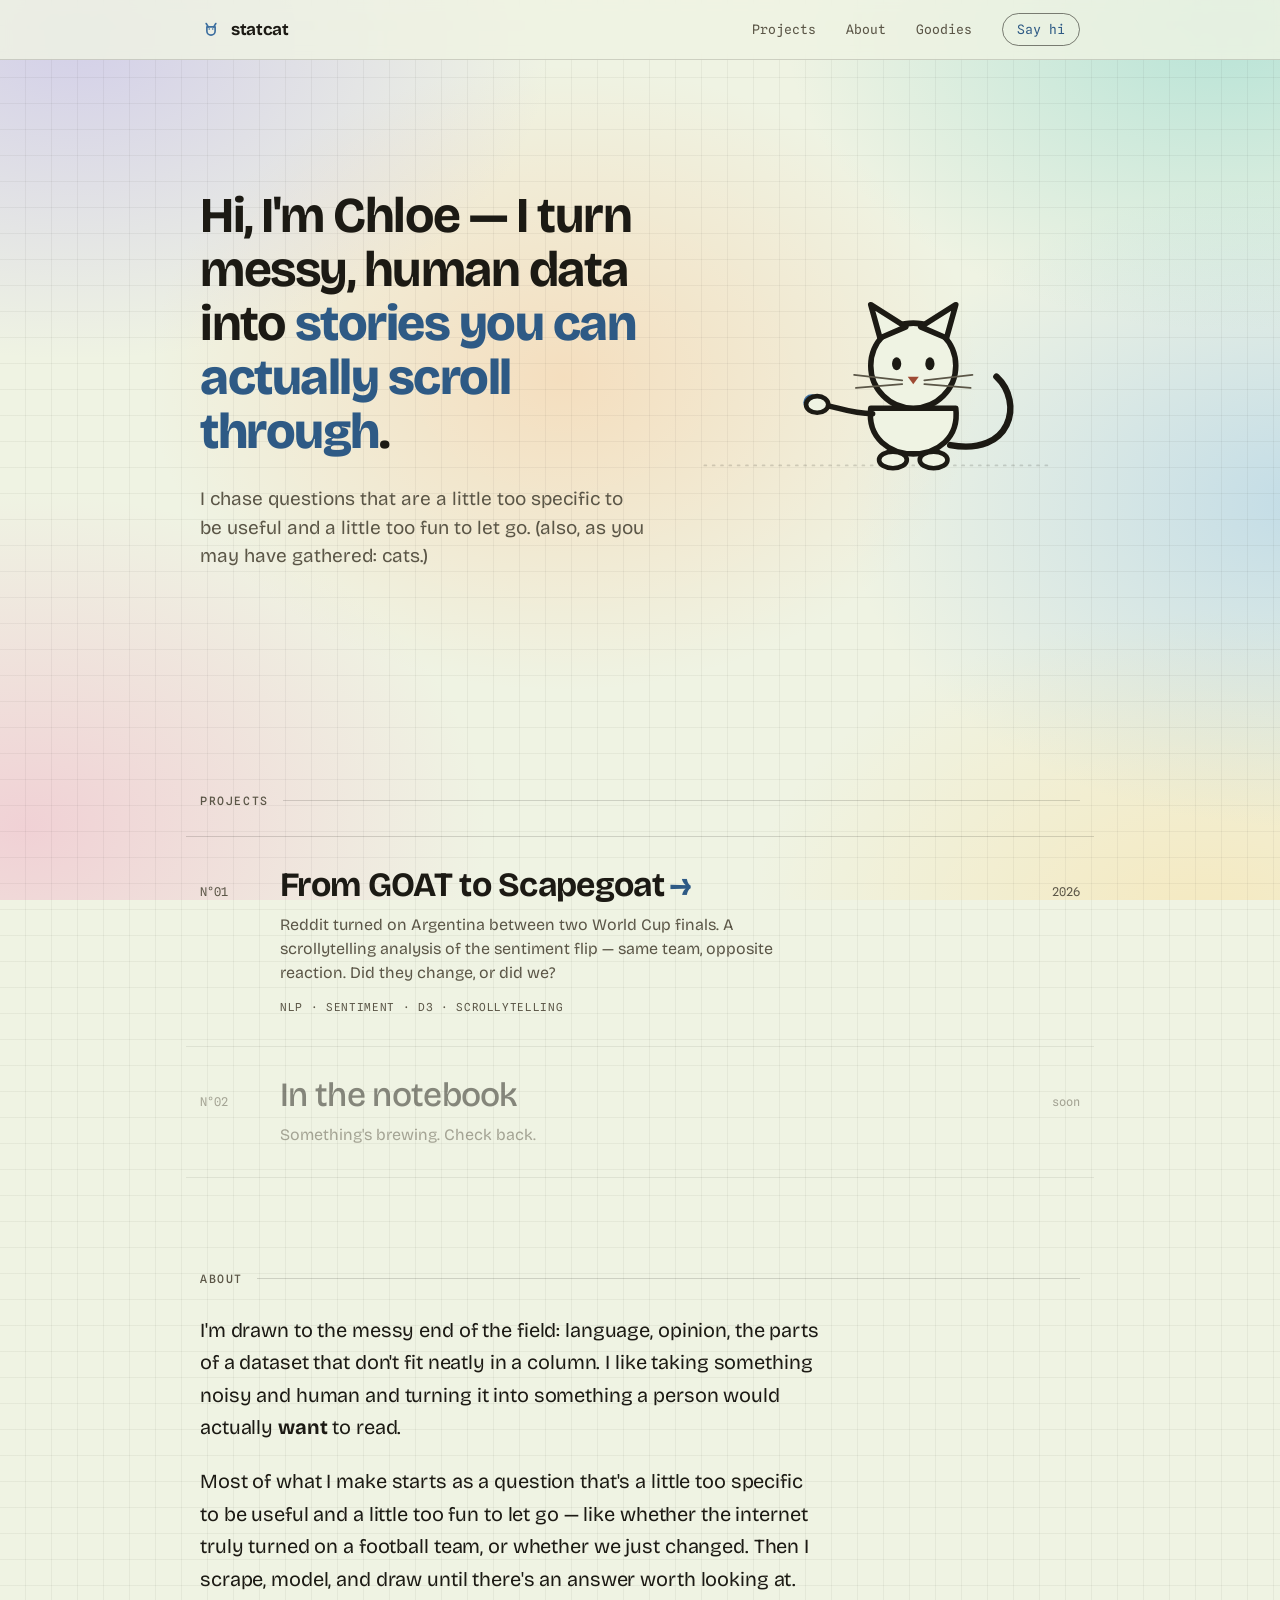
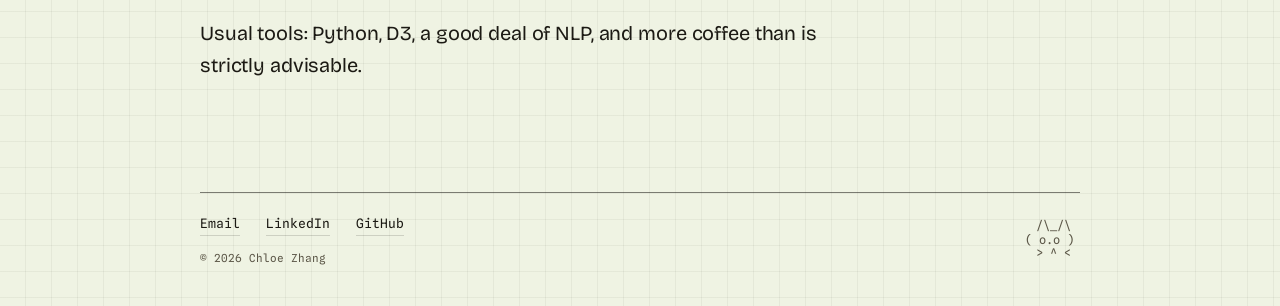
==== index.html @ 3d1de5c8 "adding goodies" ====
<!doctype html>
<html lang="en">
<head>
  <meta charset="utf-8">
  <meta name="viewport" content="width=device-width, initial-scale=1">
  <title>Chloe Zhang — Data Scientist</title>
  <meta name="description" content="Hi, I'm Chloe — a data scientist who turns messy, human data into stories you can actually scroll through.">

  <!-- Open Graph: makes the LinkedIn / iMessage / Slack preview card look right -->
  <meta property="og:type" content="website">
  <meta property="og:title" content="Chloe Zhang — Data Scientist">
  <meta property="og:description" content="A data scientist who turns messy, human data into stories you can actually scroll through.">
  <meta name="twitter:card" content="summary_large_image">

  <!-- statcat favicon -->
  <link rel="icon" href="data:image/svg+xml,<svg xmlns='http://www.w3.org/2000/svg' viewBox='0 0 32 32'><rect width='32' height='32' rx='5' fill='%233C6E9F'/><g fill='none' stroke='%23EFF3E3' stroke-width='2' stroke-linejoin='round' stroke-linecap='round'><path d='M9 8l3 5M23 8l-3 5'/><path d='M10 13h12v6a6 6 0 0 1-12 0z'/><path d='M13.5 16h.01M18.5 16h.01'/></g></svg>">

  <link rel="preconnect" href="https://fonts.googleapis.com">
  <link rel="preconnect" href="https://fonts.gstatic.com" crossorigin>
  <link href="https://fonts.googleapis.com/css2?family=Bricolage+Grotesque:opsz,wght@12..96,300..800&family=Spline+Sans+Mono:wght@400;500;600&display=swap" rel="stylesheet">

  <link rel="stylesheet" href="assets/style.css">
</head>
<body id="top">

  <!-- Navigation -->
  <nav class="nav">
    <div class="nav-inner">
      <a class="brand" href="#top" aria-label="statcat — home">
        <span class="brand-mark" aria-hidden="true">
          <svg viewBox="0 0 32 32" width="22" height="22">
            <g fill="none" stroke="currentColor" stroke-width="2.4" stroke-linejoin="round" stroke-linecap="round">
              <path d="M9 8l3 5M23 8l-3 5"/>
              <path d="M10 13h12v6a6 6 0 0 1-12 0z"/>
              <path d="M13.5 16h.01M18.5 16h.01"/>
            </g>
          </svg>
        </span>
        statcat
      </a>
      <div class="nav-links">
        <a href="#work">Projects</a>
        <a href="#about">About</a>
        <a href="goodies/">Goodies</a>
        <a href="https://www.linkedin.com/in/chloeyuxinzhang/" class="nav-cta" target="_blank" rel="noopener">Say hi</a>
      </div>
    </div>
  </nav>

  <main class="doc">

    <!-- Hero: the introduction -->
    <section class="hero">
      <div class="hero-copy">
        <h1 class="intro">
          Hi, I'm <span class="name" aria-label="Chloe"><span class="l">C</span><span class="l">h</span><span class="l">l</span><span class="l">o</span><span class="l">e</span></span> — I turn
          messy, human data into <strong>stories you can actually scroll through</strong>.
        </h1>
        <p class="hero-sub">
          I chase questions that are a little too specific to be useful and a
          little too fun to let go. <span class="soft">(also, as you may have gathered: cats.)</span>
        </p>
      </div>

      <!-- The cat, at play with a stray data point. Pet it. -->
      <div class="hero-stage" role="img" aria-label="A cat batting at a bouncing data point.">
        <svg class="scene" viewBox="0 0 440 250" xmlns="http://www.w3.org/2000/svg">
          <!-- ground -->
          <line class="ground" x1="34" y1="218" x2="406" y2="218"/>

          <!-- paw-print trail leading in -->
          <g class="prints" fill="var(--ink-2)">
            <g class="p"><circle cx="60" cy="214" r="3"/><circle cx="66" cy="210" r="2"/></g>
            <g class="p"><circle cx="96" cy="216" r="3"/><circle cx="102" cy="212" r="2"/></g>
            <g class="p"><circle cx="132" cy="214" r="3"/><circle cx="138" cy="210" r="2"/></g>
          </g>

          <!-- the stray data point -->
          <circle class="dot" cx="150" cy="150" r="9" fill="var(--accent)"/>

          <!-- the cat -->
          <g class="cat">
            <!-- tail -->
            <path class="tail" d="M300 196 C 366 208 380 150 350 122" fill="none"
                  stroke="var(--ink)" stroke-width="7" stroke-linecap="round"/>
            <!-- body -->
            <path class="body" d="M214 156 C 206 222 314 222 306 156 Z"
                  fill="var(--paper)" stroke="var(--ink)" stroke-width="6" stroke-linejoin="round"/>
            <!-- front paws -->
            <ellipse cx="238" cy="212" rx="15" ry="9" fill="var(--paper)" stroke="var(--ink)" stroke-width="5"/>
            <ellipse cx="282" cy="212" rx="15" ry="9" fill="var(--paper)" stroke="var(--ink)" stroke-width="5"/>
            <!-- batting arm + paw -->
            <g class="paw-bat">
              <path d="M216 162 C 192 162 176 154 160 152" fill="none"
                    stroke="var(--ink)" stroke-width="6" stroke-linecap="round"/>
              <ellipse cx="156" cy="152" rx="12" ry="9" fill="var(--paper)" stroke="var(--ink)" stroke-width="5"/>
            </g>
            <!-- head -->
            <circle cx="260" cy="110" r="46" fill="var(--paper)" stroke="var(--ink)" stroke-width="6"/>
            <!-- ears -->
            <path d="M224 80 L 214 44 L 252 68 Z" fill="var(--paper)" stroke="var(--ink)" stroke-width="6" stroke-linejoin="round"/>
            <path d="M296 80 L 306 44 L 268 68 Z" fill="var(--paper)" stroke="var(--ink)" stroke-width="6" stroke-linejoin="round"/>
            <!-- eyes -->
            <g class="eyes" fill="var(--ink)">
              <ellipse cx="242" cy="108" rx="5" ry="7"/>
              <ellipse cx="278" cy="108" rx="5" ry="7"/>
            </g>
            <!-- nose -->
            <path d="M254 122 L 266 122 L 260 130 Z" fill="var(--neg)"/>
            <!-- whiskers -->
            <g stroke="var(--ink-2)" stroke-width="2" stroke-linecap="round">
              <line x1="248" y1="126" x2="196" y2="120"/>
              <line x1="248" y1="130" x2="198" y2="134"/>
              <line x1="272" y1="126" x2="324" y2="120"/>
              <line x1="272" y1="130" x2="322" y2="134"/>
            </g>
          </g>
        </svg>
        <span class="stage-hint" aria-hidden="true">click me</span>
      </div>
    </section>

    <!-- Projects -->
    <section id="work">
      <h2 class="kicker">Projects</h2>
      <div class="works">

        <a class="work live" href="goat-to-scapegoat/">
          <span class="id">N&deg;01</span>
          <span class="title">From GOAT to Scapegoat<span class="arrow">&rarr;</span></span>
          <span class="year">2026</span>
          <span class="desc">
            Reddit turned on Argentina between two World Cup finals. A
            scrollytelling analysis of the sentiment flip — same team, opposite
            reaction. Did they change, or did we?
          </span>
          <span class="tags">NLP · Sentiment · D3 · Scrollytelling</span>
        </a>

        <!-- To add a project: copy this block, drop its folder alongside,
             bump the N° and href, add real tags. -->
        <div class="work soon">
          <span class="id">N&deg;02</span>
          <span class="title">In the notebook</span>
          <span class="year">soon</span>
          <span class="desc">Something's brewing. Check back.</span>
        </div>

      </div>
    </section>

    <!-- About -->
    <section id="about">
      <h2 class="kicker">About</h2>
      <div class="about sheet">
        <p>
          I'm drawn to the messy end of the field: language, opinion, the parts
          of a dataset that don't fit neatly in a column. I like taking something
          noisy and human and turning it into something a person would actually
          <strong>want</strong> to read.
        </p>
        <p>
          Most of what I make starts as a question that's a little too specific
          to be useful and a little too fun to let go — like whether the internet
          truly turned on a football team, or whether we just changed. Then I
          scrape, model, and draw until there's an answer worth looking at.
        </p>
        <p>
          Usual tools: Python, D3, a good deal of NLP, and more coffee than is
          strictly advisable.
        </p>
      </div>
    </section>

    <!-- Footer -->
    <footer class="foot">
      <div>
        <div class="links">
          <a href="mailto:chzhan647@gmail.com">Email</a>
          <a href="https://www.linkedin.com/in/chloeyuxinzhang/" target="_blank" rel="noopener">LinkedIn</a>
          <a href="https://github.com/statcatio" target="_blank" rel="noopener">GitHub</a>
        </div>
        <p class="colophon">
           &copy; 2026 Chloe Zhang
        </p>
      </div>

      <button class="cat-btn" type="button" aria-label="A small cat. Click to pet it.">
        <span class="mrrp" aria-hidden="true">mrrp!</span>
        <pre class="cat-face" aria-hidden="true"> /\_/\
( o.o )
 &gt; ^ &lt;</pre>
      </button>
    </footer>

  </main>

  <script>
    (function () {
      var reduce = window.matchMedia('(prefers-reduced-motion: reduce)').matches;

      /* --- footer cat: idle blinks, hops + mrrp when petted --- */
      var cat = document.querySelector('.cat-btn');
      if (cat) {
        var face = cat.querySelector('.cat-face');
        var AWAKE = " /\\_/\\\n( o.o )\n > ^ <";
        var BLINK = " /\\_/\\\n( -.- )\n > ^ <";
        var HAPPY = " /\\_/\\\n( ^.^ )\n > ^ <";
        if (!reduce) {
          setInterval(function () {
            if (cat.classList.contains('hop')) return;
            face.textContent = BLINK;
            setTimeout(function () {
              if (!cat.classList.contains('hop')) face.textContent = AWAKE;
            }, 160);
          }, 4200);
        }
        cat.addEventListener('click', function () {
          face.textContent = HAPPY;
          cat.classList.remove('hop');
          void cat.offsetWidth;
          cat.classList.add('hop');
          clearTimeout(cat._t1); clearTimeout(cat._t2);
          cat._t1 = setTimeout(function () { face.textContent = AWAKE; }, 700);
          cat._t2 = setTimeout(function () { cat.classList.remove('hop'); }, 900);
        });
      }

      /* --- name: one-time boop wave on load, hints it's interactive --- */
      var letters = document.querySelectorAll('.name .l');
      if (!reduce && letters.length) {
        letters.forEach(function (el, i) {
          setTimeout(function () {
            el.classList.add('boop');
            el.addEventListener('animationend', function () {
              el.classList.remove('boop');
            }, { once: true });
          }, 900 + i * 80);
        });
      }

      /* --- hero cat: pounces when you click the scene --- */
      var stage = document.querySelector('.hero-stage');
      var heroCat = document.querySelector('.scene .cat');
      if (stage && heroCat && !reduce) {
        stage.addEventListener('click', function () {
          heroCat.classList.remove('pounce');
          void heroCat.getBBox;
          heroCat.classList.add('pounce');
        });
        heroCat.addEventListener('animationend', function (e) {
          if (e.animationName === 'pounce') heroCat.classList.remove('pounce');
        });
      }
    })();
  </script>
</body>
</html>
---- assets/style.css ----
/* ============================================================
   statcat — personal site
   Visual world: "The Field Almanac"
   A data scientist's field notebook. Light retro paper ground,
   engineering grid, a characterful grotesque + monospace field
   notes. Credible first, quietly quirky on a closer look.
   ============================================================ */

:root {
  /* --- palette (pinned) --- */
  --paper:       #EFF3E3;
  --paper-2:     #E5EAD5;
  --ink:         #1C1A14;
  --ink-2:       #5B5647;
  --rule:        rgba(28, 26, 20, 0.16);
  --rule-strong: rgba(28, 26, 20, 0.55);
  --accent:      #3C6E9F;
  --accent-ink:  #2E5A85;
  --neg:         #9E4A34;
  --grid:        rgba(28, 26, 20, 0.05);

  /* --- type --- */
  --display: "Bricolage Grotesque", "Helvetica Neue", Arial, sans-serif;
  --mono: "Spline Sans Mono", ui-monospace, "SF Mono", Menlo, monospace;

  --sheet: 620px;
  --doc: 960px;

  --spring: cubic-bezier(0.34, 1.56, 0.64, 1);
  --spring-soft: cubic-bezier(0.22, 1.15, 0.36, 1);
}

* { box-sizing: border-box; }
html { -webkit-text-size-adjust: 100%; scroll-behavior: smooth; }

body {
  margin: 0;
  color: var(--ink);
  font-family: var(--display);
  font-weight: 400;
  line-height: 1.6;
  -webkit-font-smoothing: antialiased;
  text-rendering: optimizeLegibility;
  background-color: var(--paper);
  background-image:
    linear-gradient(var(--grid) 1px, transparent 1px),
    linear-gradient(90deg, var(--grid) 1px, transparent 1px),
    radial-gradient(62vw 60vh at 6% 4%,   rgba(172, 158, 240, 0.42), transparent 60%),
    radial-gradient(58vw 58vh at 96% 2%,  rgba(110, 206, 198, 0.44), transparent 60%),
    radial-gradient(56vw 60vh at 44% 42%, rgba(255, 182, 120, 0.34), transparent 58%),
    radial-gradient(60vw 60vh at 102% 56%, rgba(128, 186, 236, 0.40), transparent 60%),
    radial-gradient(60vw 62vh at 2% 92%,  rgba(242, 158, 192, 0.40), transparent 60%),
    radial-gradient(60vw 60vh at 94% 104%, rgba(255, 216, 132, 0.38), transparent 60%);
  background-size: 26px 26px, 26px 26px, auto, auto, auto, auto, auto, auto;
  background-position: -1px -1px, -1px -1px, 0 0, 0 0, 0 0, 0 0, 0 0, 0 0;
  background-repeat: repeat, repeat, no-repeat, no-repeat, no-repeat, no-repeat, no-repeat, no-repeat;
  background-attachment: scroll, scroll, fixed, fixed, fixed, fixed, fixed, fixed;
}

::selection { background: rgba(60, 110, 159, 0.22); }
a { color: inherit; }

/* --- Navigation ------------------------------------------- */
.nav {
  position: sticky;
  top: 0;
  z-index: 20;
  backdrop-filter: saturate(1.1) blur(6px);
  background: color-mix(in srgb, var(--paper) 82%, transparent);
  border-bottom: 1px solid var(--rule);
}
.nav-inner {
  max-width: var(--doc);
  margin: 0 auto;
  padding: 13px clamp(20px, 5vw, 40px);
  display: flex;
  align-items: center;
  justify-content: space-between;
  gap: 16px;
}
.brand {
  display: inline-flex;
  align-items: center;
  gap: 9px;
  text-decoration: none;
  font-weight: 700;
  font-size: 17px;
  letter-spacing: -0.02em;
  color: var(--ink);
}
.brand-mark {
  display: inline-flex;
  color: var(--accent);
  transition: transform .4s var(--spring);
}
.brand:hover .brand-mark { transform: rotate(-8deg) scale(1.08); }
.nav-links {
  display: flex;
  align-items: center;
  gap: clamp(14px, 3vw, 30px);
  font-family: var(--mono);
  font-size: 13px;
}
.nav-links a {
  text-decoration: none;
  color: var(--ink-2);
  transition: color .15s ease;
}
.nav-links a:hover { color: var(--ink); }
.nav-cta {
  color: var(--accent-ink) !important;
  border: 1px solid var(--rule-strong);
  border-radius: 999px;
  padding: 5px 14px;
  transition: background .15s ease, border-color .15s ease, transform .3s var(--spring) !important;
}
.nav-cta:hover { background: var(--paper-2); border-color: var(--accent); transform: translateY(-1px); }
@media (max-width: 540px) {
  .nav-links a:not(.nav-cta) { display: none; }
}

/* --- Layout ----------------------------------------------- */
.doc {
  position: relative;
  max-width: var(--doc);
  margin: 0 auto;
  padding: 0 clamp(20px, 5vw, 40px) 40px;
}
.sheet { max-width: var(--sheet); }

/* --- Hero ------------------------------------------------- */
.hero {
  display: grid;
  grid-template-columns: 1.05fr 0.95fr;
  align-items: center;
  gap: 24px;
  min-height: min(76vh, 640px);
  padding: clamp(24px, 5vw, 48px) 0;
}
.hero-kicker {
  margin: 0 0 22px;
  font-family: var(--mono);
  font-size: 12px;
  font-weight: 500;
  letter-spacing: 0.14em;
  text-transform: uppercase;
  color: var(--ink-2);
}
.intro {
  margin: 0;
  font-weight: 700;
  font-size: clamp(29px, 4.6vw, 50px);
  line-height: 1.08;
  letter-spacing: -0.03em;
  max-width: 15ch;
}
.intro strong { font-weight: 800; color: var(--accent-ink); }
.hero-sub {
  margin: 26px 0 0;
  max-width: 42ch;
  font-size: clamp(16px, 2vw, 19px);
  line-height: 1.5;
  color: var(--ink-2);
}
.hero-sub .soft { color: var(--ink-2); }
.hero-status { margin: 28px 0 0; }

/* the name, letters boop individually */
.name { white-space: nowrap; }
.name .l { display: inline-block; color: var(--ink); }
@media (prefers-reduced-motion: no-preference) {
  .name .l:hover,
  .name .l.boop { animation: boop 0.5s var(--spring); }
}
@keyframes boop {
  0%   { transform: none; }
  35%  { transform: translateY(-0.1em) rotate(-5deg); }
  100% { transform: none; }
}

/* status pill */
.status {
  font-family: var(--mono);
  font-size: 12.5px;
  letter-spacing: 0.02em;
  text-transform: uppercase;
  color: var(--accent-ink);
}
.status::before {
  content: "";
  display: inline-block;
  width: 7px; height: 7px;
  margin-right: 8px;
  border-radius: 50%;
  background: var(--accent);
  vertical-align: middle;
  transform: translateY(-1px);
}

/* --- Hero cat scene --------------------------------------- */
.hero-stage {
  position: relative;
  cursor: pointer;
  align-self: center;
}
.scene { width: 100%; height: auto; display: block; overflow: visible; }
.scene .ground { stroke: var(--rule); stroke-width: 2; stroke-dasharray: 2 7; stroke-linecap: round; }

.dot, .paw-bat, .tail, .eyes, .cat { transform-box: fill-box; }
.dot     { transform-origin: center; }
.paw-bat { transform-origin: 100% 50%; }
.tail    { transform-origin: 3% 82%; }
.eyes    { transform-origin: center; }
.cat     { transform-origin: center bottom; }

.stage-hint {
  position: absolute;
  right: 8%;
  bottom: 2%;
  font-family: var(--mono);
  font-size: 11px;
  color: var(--ink-2);
  opacity: 0;
  transition: opacity .25s ease;
  pointer-events: none;
}
.hero-stage:hover .stage-hint { opacity: 0.8; }

@media (prefers-reduced-motion: no-preference) {
  .dot     { animation: dotBounce 1.5s ease-in-out infinite; }
  .paw-bat { animation: pawBat 1.5s ease-in-out infinite; }
  .tail    { animation: tailFlick 3.4s ease-in-out infinite; }
  .eyes    { animation: blink 5s infinite; }
  .prints .p { animation: printPulse 4.5s linear infinite; opacity: 0; }
  .prints .p:nth-child(1) { animation-delay: 0s; }
  .prints .p:nth-child(2) { animation-delay: 0.5s; }
  .prints .p:nth-child(3) { animation-delay: 1s; }
  .hero-stage:hover .dot,
  .hero-stage:hover .paw-bat { animation-duration: 0.85s; }
  .cat.pounce { animation: pounce 0.55s var(--spring); }
}
@keyframes dotBounce { 0%, 100% { transform: translateY(0); } 45% { transform: translateY(-42px); } }
@keyframes pawBat { 0%, 34% { transform: rotate(0); } 48% { transform: rotate(-22deg); } 62% { transform: rotate(0); } }
@keyframes tailFlick { 0%, 100% { transform: rotate(0); } 50% { transform: rotate(-11deg); } }
@keyframes blink { 0%, 94%, 100% { transform: scaleY(1); } 97% { transform: scaleY(0.12); } }
@keyframes printPulse { 0% { opacity: 0; } 15% { opacity: 0.5; } 40% { opacity: 0; } 100% { opacity: 0; } }
@keyframes pounce { 0% { transform: translateY(0) scale(1); } 30% { transform: translateY(-18px) scale(1.03); } 100% { transform: translateY(0) scale(1); } }

/* --- Section kicker (the ONE label system) ---------------- */
.kicker {
  display: flex;
  align-items: center;
  gap: 14px;
  margin: clamp(48px, 8vw, 92px) 0 26px;
  font-family: var(--mono);
  font-size: 11.5px;
  font-weight: 500;
  letter-spacing: 0.14em;
  text-transform: uppercase;
  color: var(--ink-2);
}
.kicker::after { content: ""; flex: 1; height: 1px; background: var(--rule); }

/* --- About ------------------------------------------------ */
.about p {
  margin: 0 0 1.1em;
  font-size: clamp(17px, 2.2vw, 20px);
  line-height: 1.62;
  letter-spacing: -0.006em;
}
.about p:last-child { margin-bottom: 0; }
.about strong { font-weight: 700; }

/* --- Margin field-notes ----------------------------------- */
.note { font-family: var(--mono); font-size: 12.5px; line-height: 1.55; color: var(--ink-2); }
.note::before { content: "✳ "; color: var(--accent-ink); }
@media (min-width: 900px) {
  .anchor { position: relative; }
  .anchor > .note {
    position: absolute;
    top: 3.6em;
    left: calc(var(--sheet) + 48px);
    width: 232px;
    margin: 0;
  }
}
@media (max-width: 899px) {
  .note { display: block; margin: 16px 0 0; padding-left: 14px; border-left: 1px solid var(--rule); }
}

/* --- Index of work ---------------------------------------- */
.works { display: block; }
.work {
  display: grid;
  grid-template-columns: 58px 1fr auto;
  column-gap: 22px;
  align-items: baseline;
  padding: 30px 14px;
  margin: 0 -14px;
  border-top: 1px solid var(--rule);
  text-decoration: none;
  color: inherit;
}
.work:last-child { border-bottom: 1px solid var(--rule); }
.work.live { transition: background .18s ease; }
.work.live:hover { background: var(--paper-2); }
.work .id { font-family: var(--mono); font-size: 12px; color: var(--ink-2); padding-top: 8px; }
.work .title {
  font-size: clamp(24px, 4vw, 34px);
  font-weight: 700;
  letter-spacing: -0.02em;
  line-height: 1.04;
  transition: transform .38s var(--spring);
}
.work.live:hover .title { transform: translateY(-2px); }
.work .arrow { display: inline-block; margin-left: 6px; color: var(--accent-ink); transition: transform .38s var(--spring); }
.work.live:hover .arrow { transform: translateX(7px); }
.work .desc { grid-column: 2; margin: 10px 0 0; max-width: 54ch; color: var(--ink-2); font-size: 16px; line-height: 1.5; }
.work .tags { grid-column: 2; margin-top: 14px; font-family: var(--mono); font-size: 11px; letter-spacing: 0.06em; text-transform: uppercase; color: var(--ink-2); }
.work .year { font-family: var(--mono); font-size: 12px; color: var(--ink-2); text-align: right; padding-top: 8px; }
.work.soon { opacity: 0.5; }
.work.soon .title { font-weight: 500; }

/* --- Field notes / currently ------------------------------ */
.now { display: grid; grid-template-columns: repeat(2, minmax(0, 1fr)); gap: 4px 40px; font-family: var(--mono); font-size: 14px; }
.now div { display: grid; grid-template-columns: 92px 1fr; gap: 12px; padding: 11px 0; border-bottom: 1px dotted var(--rule); }
.now dt { color: var(--ink-2); text-transform: uppercase; font-size: 11px; letter-spacing: 0.08em; padding-top: 3px; }
.now dd { margin: 0; color: var(--ink); }
@media (max-width: 620px) { .now { grid-template-columns: 1fr; } }

/* --- Footer ----------------------------------------------- */
.foot {
  margin-top: clamp(56px, 9vw, 110px);
  padding-top: 20px;
  border-top: 1px solid var(--rule-strong);
  display: flex;
  flex-wrap: wrap;
  align-items: flex-end;
  justify-content: space-between;
  gap: 24px;
}
.foot .links { display: flex; flex-wrap: wrap; gap: 6px 26px; font-family: var(--mono); font-size: 13px; }
.foot .links a {
  display: inline-block;
  text-decoration: none;
  color: var(--ink);
  border-bottom: 1px solid var(--rule);
  padding-bottom: 1px;
  transition: border-color .15s ease, color .15s ease, transform .32s var(--spring);
}
.foot .links a:hover { color: var(--accent-ink); border-color: var(--accent); transform: translateY(-2px); }
.foot .colophon { font-family: var(--mono); font-size: 11px; color: var(--ink-2); line-height: 1.5; margin: 14px 0 0; }

/* the resident footer cat — pet it */
.cat-btn { position: relative; margin: 0; padding: 6px; background: none; border: 0; color: var(--ink-2); cursor: pointer; line-height: 1; -webkit-tap-highlight-color: transparent; }
.cat-face { margin: 0; font-family: var(--mono); font-size: 12px; line-height: 1.15; white-space: pre; color: var(--ink-2); transition: color .2s ease; }
.cat-btn:hover .cat-face { color: var(--ink); }
.cat-btn .mrrp { position: absolute; top: -8px; right: 8px; font-family: var(--mono); font-size: 11px; color: var(--accent-ink); opacity: 0; pointer-events: none; }
@media (prefers-reduced-motion: no-preference) {
  .cat-btn.hop .cat-face { animation: hop .6s ease; }
  .cat-btn.hop .mrrp { animation: mrrpFloat .85s ease; }
}
@keyframes hop { 0% { transform: none; } 30% { transform: translateY(-10px); } 55% { transform: translateY(0); } 72% { transform: translateY(-3px); } 100% { transform: none; } }
@keyframes mrrpFloat { 0% { opacity: 0; transform: translateY(2px); } 25% { opacity: 1; } 100% { opacity: 0; transform: translateY(-14px); } }

/* --- Focus + a11y ----------------------------------------- */
a:focus-visible, .work:focus-visible, .cat-btn:focus-visible, .hero-stage:focus-visible {
  outline: 2px solid var(--accent);
  outline-offset: 3px;
  border-radius: 2px;
}

/* --- Motion: one orchestrated hero entrance --------------- */
@media (prefers-reduced-motion: no-preference) {
  .hero-copy > * { opacity: 0; animation: rise 0.85s var(--spring-soft) both; }
  .hero-copy > *:nth-child(1) { animation-delay: 0.10s; }
  .hero-copy > *:nth-child(2) { animation-delay: 0.20s; }
  .hero-copy > *:nth-child(3) { animation-delay: 0.30s; }
  .hero-copy > *:nth-child(4) { animation-delay: 0.40s; }
  .hero-stage { opacity: 0; animation: rise 0.9s var(--spring-soft) 0.35s both; }
  .status::before { animation: pulse 2.6s ease-in-out infinite; }
}
@keyframes rise { from { opacity: 0; transform: translateY(14px); } to { opacity: 1; transform: none; } }
@keyframes pulse { 0%, 100% { opacity: 1; } 50% { opacity: 0.3; } }

/* --- Responsive ------------------------------------------- */
@media (max-width: 760px) {
  .hero { grid-template-columns: 1fr; min-height: 0; gap: 8px; padding-top: 32px; }
  .hero-stage { max-width: 380px; order: 2; }
  .intro { max-width: 20ch; }
}
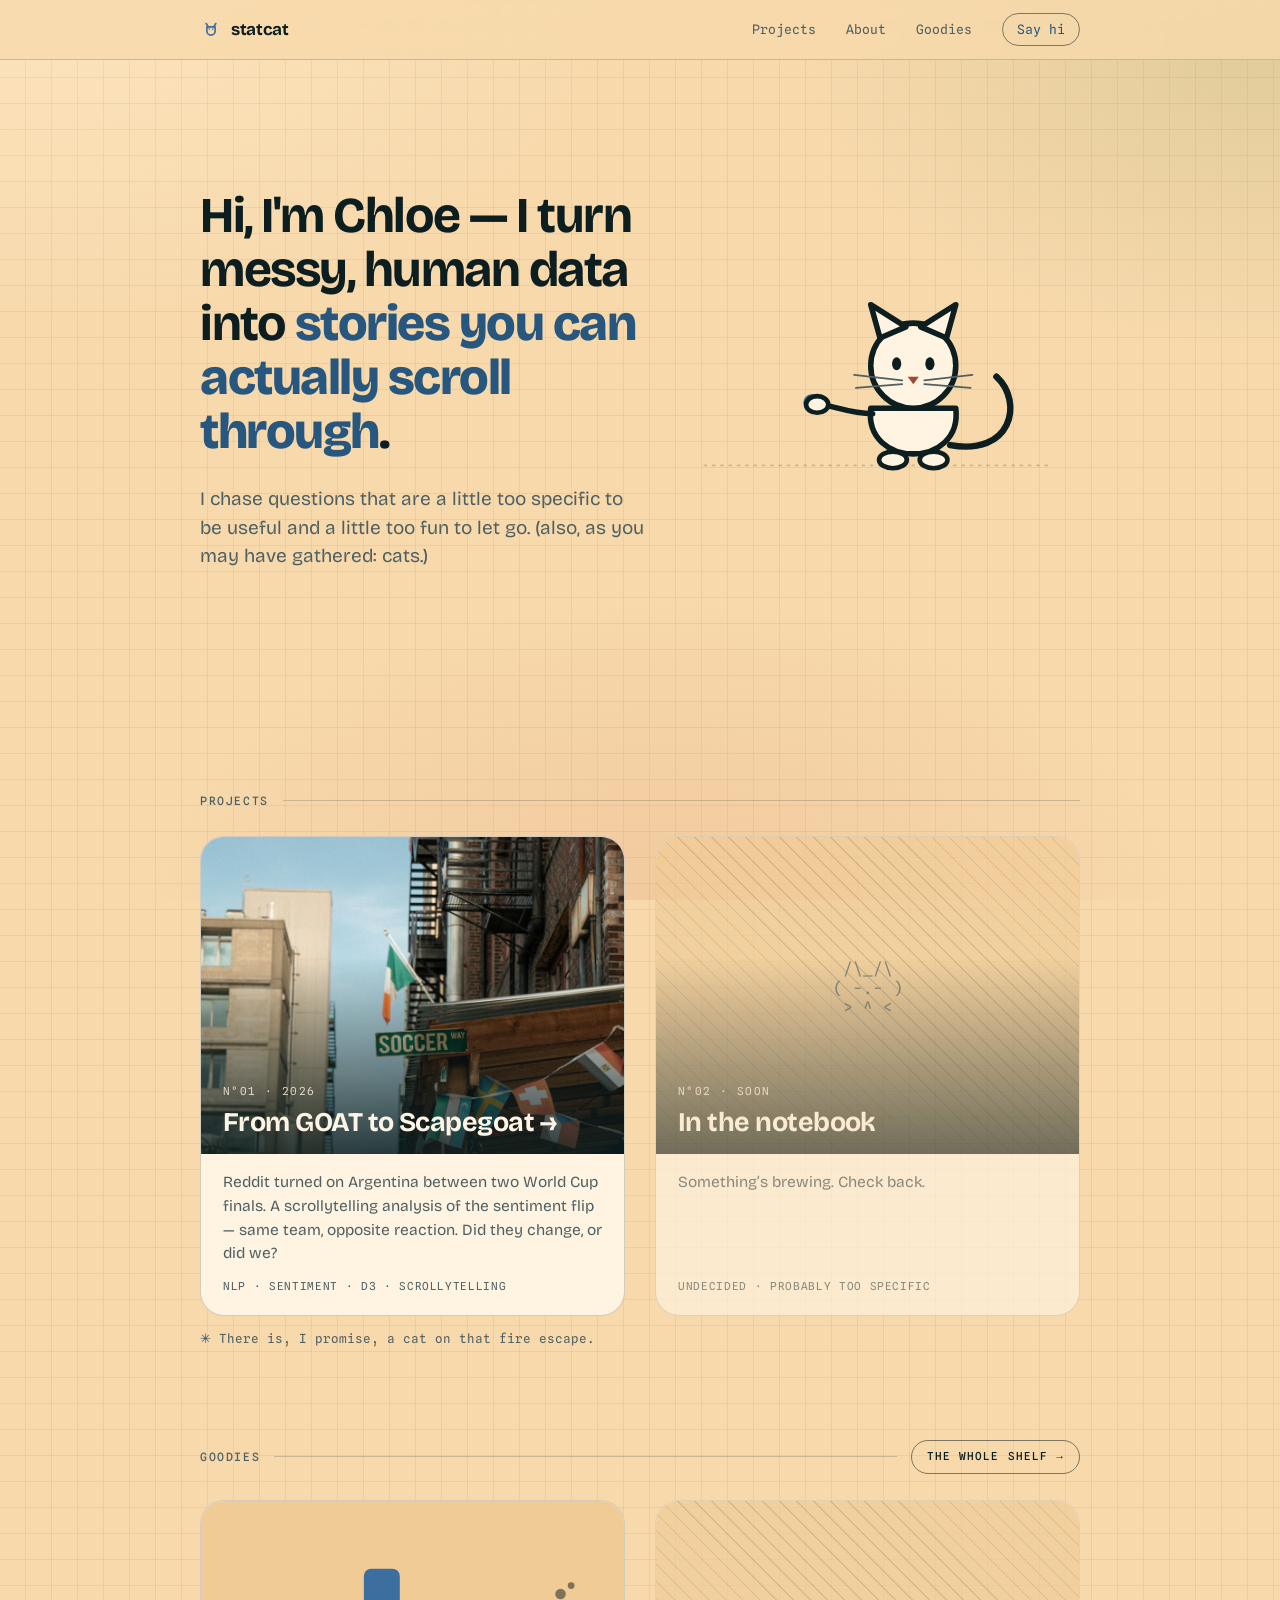
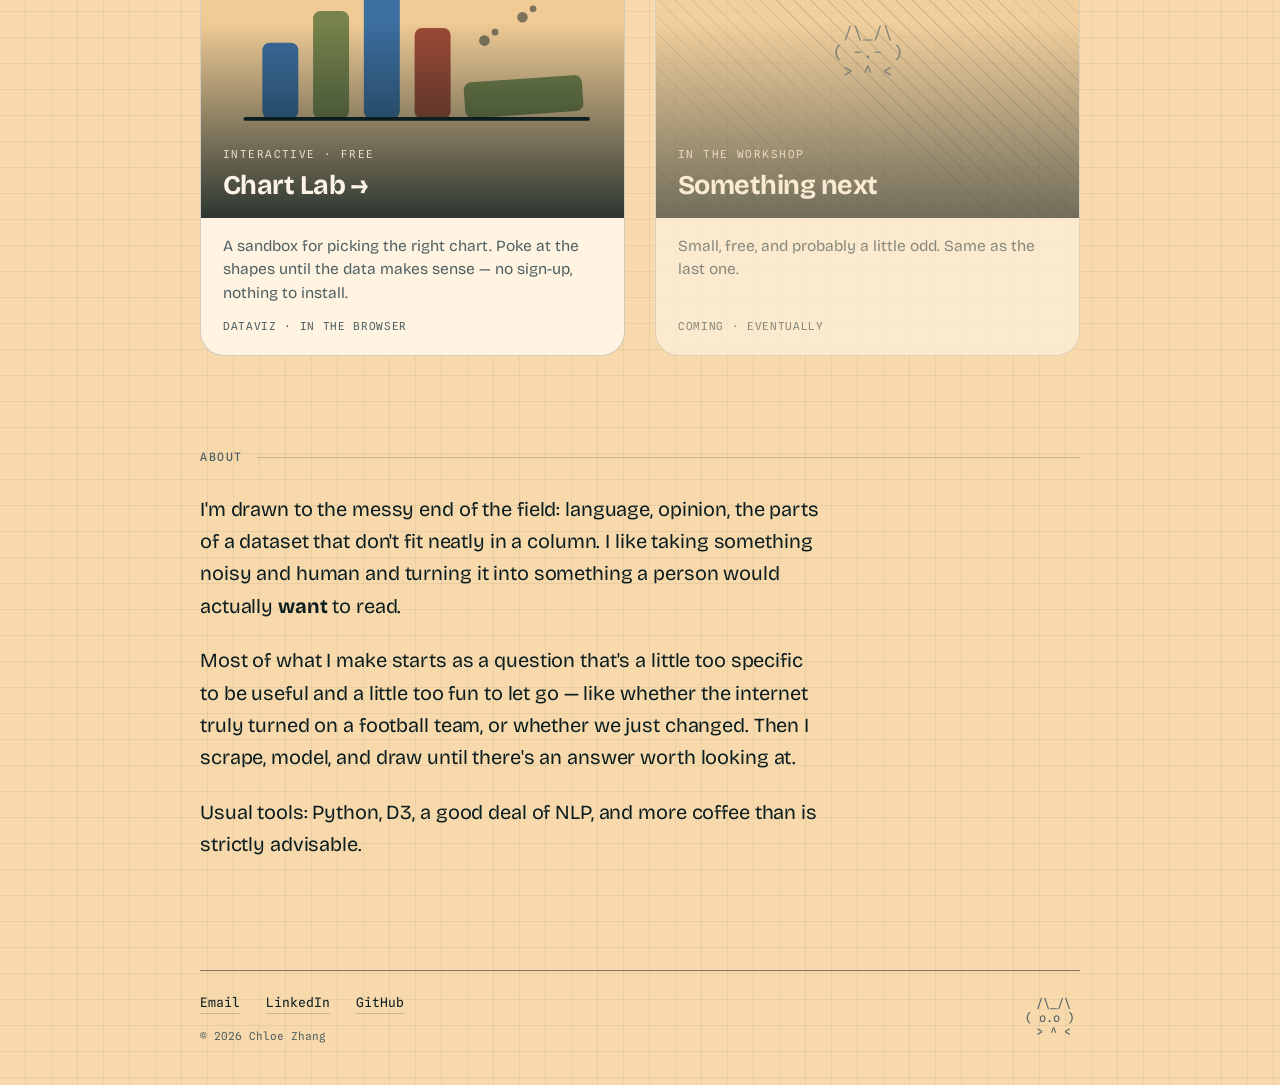
==== commit 6157fdbb: "Warm the site ground; give projects and goodies picture cards Takes the color feeling of franshalsmu" ====
--- a/index.html
+++ b/index.html
@@ -85,21 +85,21 @@
                   stroke="var(--ink)" stroke-width="7" stroke-linecap="round"/>
             <!-- body -->
             <path class="body" d="M214 156 C 206 222 314 222 306 156 Z"
-                  fill="var(--paper)" stroke="var(--ink)" stroke-width="6" stroke-linejoin="round"/>
+                  fill="var(--card)" stroke="var(--ink)" stroke-width="6" stroke-linejoin="round"/>
             <!-- front paws -->
-            <ellipse cx="238" cy="212" rx="15" ry="9" fill="var(--paper)" stroke="var(--ink)" stroke-width="5"/>
-            <ellipse cx="282" cy="212" rx="15" ry="9" fill="var(--paper)" stroke="var(--ink)" stroke-width="5"/>
+            <ellipse cx="238" cy="212" rx="15" ry="9" fill="var(--card)" stroke="var(--ink)" stroke-width="5"/>
+            <ellipse cx="282" cy="212" rx="15" ry="9" fill="var(--card)" stroke="var(--ink)" stroke-width="5"/>
             <!-- batting arm + paw -->
             <g class="paw-bat">
               <path d="M216 162 C 192 162 176 154 160 152" fill="none"
                     stroke="var(--ink)" stroke-width="6" stroke-linecap="round"/>
-              <ellipse cx="156" cy="152" rx="12" ry="9" fill="var(--paper)" stroke="var(--ink)" stroke-width="5"/>
+              <ellipse cx="156" cy="152" rx="12" ry="9" fill="var(--card)" stroke="var(--ink)" stroke-width="5"/>
             </g>
             <!-- head -->
-            <circle cx="260" cy="110" r="46" fill="var(--paper)" stroke="var(--ink)" stroke-width="6"/>
+            <circle cx="260" cy="110" r="46" fill="var(--card)" stroke="var(--ink)" stroke-width="6"/>
             <!-- ears -->
-            <path d="M224 80 L 214 44 L 252 68 Z" fill="var(--paper)" stroke="var(--ink)" stroke-width="6" stroke-linejoin="round"/>
-            <path d="M296 80 L 306 44 L 268 68 Z" fill="var(--paper)" stroke="var(--ink)" stroke-width="6" stroke-linejoin="round"/>
+            <path d="M224 80 L 214 44 L 252 68 Z" fill="var(--card)" stroke="var(--ink)" stroke-width="6" stroke-linejoin="round"/>
+            <path d="M296 80 L 306 44 L 268 68 Z" fill="var(--card)" stroke="var(--ink)" stroke-width="6" stroke-linejoin="round"/>
             <!-- eyes -->
             <g class="eyes" fill="var(--ink)">
               <ellipse cx="242" cy="108" rx="5" ry="7"/>
@@ -123,27 +123,103 @@
     <!-- Projects -->
     <section id="work">
       <h2 class="kicker">Projects</h2>
-      <div class="works">
-
-        <a class="work live" href="goat-to-scapegoat/">
-          <span class="id">N&deg;01</span>
-          <span class="title">From GOAT to Scapegoat<span class="arrow">&rarr;</span></span>
-          <span class="year">2026</span>
-          <span class="desc">
-            Reddit turned on Argentina between two World Cup finals. A
-            scrollytelling analysis of the sentiment flip — same team, opposite
-            reaction. Did they change, or did we?
-          </span>
-          <span class="tags">NLP · Sentiment · D3 · Scrollytelling</span>
+      <div class="plates">
+
+        <a class="plate" href="goat-to-scapegoat/">
+          <div class="frame">
+            <img src="assets/soccer-way.jpg"
+                 alt="A street sign reading SOCCER WAY beneath strings of national flags, with a cat sitting on the fire escape above."
+                 width="933" height="1400" loading="lazy" decoding="async">
+            <div class="onframe">
+              <span class="id">N&deg;01 &middot; 2026</span>
+              <h3>From GOAT to Scapegoat<span class="arrow">&rarr;</span></h3>
+            </div>
+          </div>
+          <div class="body">
+            <p>
+              Reddit turned on Argentina between two World Cup finals. A
+              scrollytelling analysis of the sentiment flip &mdash; same team,
+              opposite reaction. Did they change, or did we?
+            </p>
+            <span class="tags">NLP &middot; Sentiment &middot; D3 &middot; Scrollytelling</span>
+          </div>
         </a>
 
         <!-- To add a project: copy this block, drop its folder alongside,
-             bump the N° and href, add real tags. -->
-        <div class="work soon">
-          <span class="id">N&deg;02</span>
-          <span class="title">In the notebook</span>
-          <span class="year">soon</span>
-          <span class="desc">Something's brewing. Check back.</span>
+             bump the N&deg; and href, add a picture and real tags. -->
+        <div class="plate soon">
+          <div class="frame">
+            <pre class="dozing" aria-hidden="true"> /\_/\
+( -.- )
+ &gt; ^ &lt;</pre>
+            <div class="onframe">
+              <span class="id">N&deg;02 &middot; soon</span>
+              <h3>In the notebook</h3>
+            </div>
+          </div>
+          <div class="body">
+            <p>Something&rsquo;s brewing. Check back.</p>
+            <span class="tags">Undecided &middot; probably too specific</span>
+          </div>
+        </div>
+
+      </div>
+      <p class="note">There is, I promise, a cat on that fire escape.</p>
+    </section>
+
+    <!-- Goodies -->
+    <section id="goodies">
+      <h2 class="kicker">Goodies <a class="more" href="goodies/">The whole shelf &rarr;</a></h2>
+      <div class="plates">
+
+        <a class="plate" href="goodies/chart-lab/">
+          <div class="frame">
+            <svg class="art" viewBox="0 0 400 300" role="img"
+                 aria-label="A bar chart with one bar knocked flat and cat paw prints leading away from it.">
+              <rect x="58"  y="134" width="34" height="72"  rx="7" fill="var(--accent)"/>
+              <rect x="106" y="104" width="34" height="102" rx="7" fill="var(--olive)"/>
+              <rect x="154" y="64"  width="34" height="142" rx="7" fill="var(--accent)"/>
+              <rect x="202" y="120" width="34" height="86"  rx="7" fill="var(--neg)"/>
+              <!-- the fifth bar, no longer standing -->
+              <rect x="248" y="172" width="112" height="34" rx="7"
+                    fill="var(--olive)" transform="rotate(-4 248 172)"/>
+              <line x1="42" y1="206" x2="366" y2="206"
+                    stroke="var(--ink)" stroke-width="3.5" stroke-linecap="round"/>
+              <!-- the culprit, leaving -->
+              <g fill="var(--ink)" opacity="0.5">
+                <g><circle cx="268" cy="132" r="5"/><circle cx="278" cy="124" r="3.2"/></g>
+                <g><circle cx="304" cy="110" r="5"/><circle cx="314" cy="102" r="3.2"/></g>
+                <g><circle cx="340" cy="88"  r="5"/><circle cx="350" cy="80"  r="3.2"/></g>
+              </g>
+            </svg>
+            <div class="onframe">
+              <span class="id">Interactive &middot; free</span>
+              <h3>Chart Lab<span class="arrow">&rarr;</span></h3>
+            </div>
+          </div>
+          <div class="body">
+            <p>
+              A sandbox for picking the right chart. Poke at the shapes until
+              the data makes sense &mdash; no sign-up, nothing to install.
+            </p>
+            <span class="tags">Dataviz &middot; In the browser</span>
+          </div>
+        </a>
+
+        <div class="plate soon">
+          <div class="frame">
+            <pre class="dozing" aria-hidden="true"> /\_/\
+( -.- )
+ &gt; ^ &lt;</pre>
+            <div class="onframe">
+              <span class="id">In the workshop</span>
+              <h3>Something next</h3>
+            </div>
+          </div>
+          <div class="body">
+            <p>Small, free, and probably a little odd. Same as the last one.</p>
+            <span class="tags">Coming &middot; eventually</span>
+          </div>
         </div>
 
       </div>
--- a/assets/style.css
+++ b/assets/style.css
@@ -8,16 +8,18 @@
 
 :root {
   /* --- palette (pinned) --- */
-  --paper:       #EFF3E3;
-  --paper-2:     #E5EAD5;
-  --ink:         #1C1A14;
-  --ink-2:       #5B5647;
-  --rule:        rgba(28, 26, 20, 0.16);
-  --rule-strong: rgba(28, 26, 20, 0.55);
+  --paper:       #F7D9AC;
+  --paper-2:     #F0CB95;
+  --card:        #FFF3E1;
+  --ink:         #0C1E20;
+  --ink-2:       #4F6063;
+  --rule:        rgba(12, 30, 32, 0.18);
+  --rule-strong: rgba(12, 30, 32, 0.52);
   --accent:      #3C6E9F;
-  --accent-ink:  #2E5A85;
+  --accent-ink:  #27567F;
   --neg:         #9E4A34;
-  --grid:        rgba(28, 26, 20, 0.05);
+  --olive:       #77834A;
+  --grid:        rgba(12, 30, 32, 0.055);
 
   /* --- type --- */
   --display: "Bricolage Grotesque", "Helvetica Neue", Arial, sans-serif;
@@ -45,16 +47,13 @@
   background-image:
     linear-gradient(var(--grid) 1px, transparent 1px),
     linear-gradient(90deg, var(--grid) 1px, transparent 1px),
-    radial-gradient(62vw 60vh at 6% 4%,   rgba(172, 158, 240, 0.42), transparent 60%),
-    radial-gradient(58vw 58vh at 96% 2%,  rgba(110, 206, 198, 0.44), transparent 60%),
-    radial-gradient(56vw 60vh at 44% 42%, rgba(255, 182, 120, 0.34), transparent 58%),
-    radial-gradient(60vw 60vh at 102% 56%, rgba(128, 186, 236, 0.40), transparent 60%),
-    radial-gradient(60vw 62vh at 2% 92%,  rgba(242, 158, 192, 0.40), transparent 60%),
-    radial-gradient(60vw 60vh at 94% 104%, rgba(255, 216, 132, 0.38), transparent 60%);
-  background-size: 26px 26px, 26px 26px, auto, auto, auto, auto, auto, auto;
-  background-position: -1px -1px, -1px -1px, 0 0, 0 0, 0 0, 0 0, 0 0, 0 0;
-  background-repeat: repeat, repeat, no-repeat, no-repeat, no-repeat, no-repeat, no-repeat, no-repeat;
-  background-attachment: scroll, scroll, fixed, fixed, fixed, fixed, fixed, fixed;
+    radial-gradient(72vw 58vh at 4% 0%,   rgba(255, 232, 196, 0.72), transparent 62%),
+    radial-gradient(58vw 54vh at 98% 6%,  rgba(142, 154, 91, 0.20), transparent 60%),
+    radial-gradient(66vw 60vh at 52% 104%, rgba(226, 160, 118, 0.30), transparent 62%);
+  background-size: 26px 26px, 26px 26px, auto, auto, auto;
+  background-position: -1px -1px, -1px -1px, 0 0, 0 0, 0 0;
+  background-repeat: repeat, repeat, no-repeat, no-repeat, no-repeat;
+  background-attachment: scroll, scroll, fixed, fixed, fixed;
 }
 
 ::selection { background: rgba(60, 110, 159, 0.22); }
@@ -259,7 +258,22 @@
   text-transform: uppercase;
   color: var(--ink-2);
 }
-.kicker::after { content: ""; flex: 1; height: 1px; background: var(--rule); }
+.kicker::after { content: ""; flex: 1; height: 1px; background: var(--rule); order: 2; }
+.kicker .more {
+  order: 3;
+  font-family: var(--mono);
+  font-size: 11px;
+  letter-spacing: 0.1em;
+  text-transform: uppercase;
+  text-decoration: none;
+  color: var(--ink);
+  border: 1px solid var(--rule-strong);
+  border-radius: 999px;
+  padding: 7px 15px;
+  white-space: nowrap;
+  transition: background .18s ease, color .18s ease, transform .3s var(--spring);
+}
+.kicker .more:hover { background: var(--ink); color: var(--card); transform: translateY(-2px); }
 
 /* --- About ------------------------------------------------ */
 .about p {
@@ -288,38 +302,113 @@
   .note { display: block; margin: 16px 0 0; padding-left: 14px; border-left: 1px solid var(--rule); }
 }
 
-/* --- Index of work ---------------------------------------- */
-.works { display: block; }
-.work {
+/* --- Plates: picture cards for projects + goodies ---------- */
+.plates {
   display: grid;
-  grid-template-columns: 58px 1fr auto;
-  column-gap: 22px;
-  align-items: baseline;
-  padding: 30px 14px;
-  margin: 0 -14px;
-  border-top: 1px solid var(--rule);
+  grid-template-columns: repeat(2, minmax(0, 1fr));
+  gap: clamp(18px, 2.6vw, 30px);
+}
+@media (max-width: 720px) { .plates { grid-template-columns: 1fr; } }
+
+.plate {
+  display: flex;
+  flex-direction: column;
+  border-radius: 24px;
+  background: var(--card);
+  border: 1px solid var(--rule);
+  overflow: hidden;
   text-decoration: none;
   color: inherit;
-}
-.work:last-child { border-bottom: 1px solid var(--rule); }
-.work.live { transition: background .18s ease; }
-.work.live:hover { background: var(--paper-2); }
-.work .id { font-family: var(--mono); font-size: 12px; color: var(--ink-2); padding-top: 8px; }
-.work .title {
-  font-size: clamp(24px, 4vw, 34px);
+  transition: transform .4s var(--spring-soft), box-shadow .25s ease, border-color .2s ease;
+}
+a.plate:hover {
+  transform: translateY(-4px);
+  border-color: var(--rule-strong);
+  box-shadow: 0 14px 34px rgba(12, 30, 32, 0.15);
+}
+
+/* the picture */
+.plate .frame {
+  position: relative;
+  aspect-ratio: 4 / 3;
+  overflow: hidden;
+  background: var(--paper-2);
+}
+.plate .frame img,
+.plate .frame .art { display: block; width: 100%; height: 100%; }
+.plate .frame img { object-fit: cover; transition: transform .7s var(--spring-soft); }
+a.plate:hover .frame img { transform: scale(1.045); }
+
+/* scrim so the caption stays legible over any picture */
+.plate .frame::after {
+  content: "";
+  position: absolute;
+  inset: 0;
+  background: linear-gradient(to top,
+    rgba(12, 30, 32, 0.86) 0%,
+    rgba(12, 30, 32, 0.42) 32%,
+    rgba(12, 30, 32, 0) 62%);
+}
+
+.plate .onframe {
+  position: absolute;
+  z-index: 1;
+  left: 0; right: 0; bottom: 0;
+  padding: 16px clamp(16px, 2.2vw, 22px) 18px;
+  color: #FDF4E6;
+}
+.plate .onframe .id {
+  font-family: var(--mono);
+  font-size: 11px;
+  letter-spacing: 0.13em;
+  text-transform: uppercase;
+  opacity: 0.82;
+}
+.plate .onframe h3 {
+  margin: 5px 0 0;
+  font-size: clamp(20px, 2.6vw, 27px);
   font-weight: 700;
   letter-spacing: -0.02em;
-  line-height: 1.04;
-  transition: transform .38s var(--spring);
-}
-.work.live:hover .title { transform: translateY(-2px); }
-.work .arrow { display: inline-block; margin-left: 6px; color: var(--accent-ink); transition: transform .38s var(--spring); }
-.work.live:hover .arrow { transform: translateX(7px); }
-.work .desc { grid-column: 2; margin: 10px 0 0; max-width: 54ch; color: var(--ink-2); font-size: 16px; line-height: 1.5; }
-.work .tags { grid-column: 2; margin-top: 14px; font-family: var(--mono); font-size: 11px; letter-spacing: 0.06em; text-transform: uppercase; color: var(--ink-2); }
-.work .year { font-family: var(--mono); font-size: 12px; color: var(--ink-2); text-align: right; padding-top: 8px; }
-.work.soon { opacity: 0.5; }
-.work.soon .title { font-weight: 500; }
+  line-height: 1.07;
+}
+.plate .arrow { display: inline-block; margin-left: 6px; transition: transform .38s var(--spring); }
+a.plate:hover .arrow { transform: translateX(7px); }
+
+/* the caption under the picture */
+.plate .body {
+  flex: 1;
+  display: flex;
+  flex-direction: column;
+  gap: 12px;
+  padding: 17px clamp(16px, 2.2vw, 22px) 20px;
+}
+.plate .body p { margin: 0; color: var(--ink-2); font-size: 15.5px; line-height: 1.52; }
+.plate .tags {
+  margin-top: auto;
+  font-family: var(--mono);
+  font-size: 11px;
+  letter-spacing: 0.06em;
+  text-transform: uppercase;
+  color: var(--ink-2);
+}
+
+/* not-yet plates: hatched ground, a dozing cat */
+.plate.soon { opacity: 0.66; }
+.plate.soon .frame {
+  display: grid;
+  place-items: center;
+  background:
+    repeating-linear-gradient(45deg, transparent, transparent 11px, var(--rule) 11px, var(--rule) 12px),
+    var(--paper-2);
+}
+.dozing {
+  margin: 0 0 14px;
+  font-family: var(--mono);
+  font-size: clamp(13px, 1.7vw, 16px);
+  line-height: 1.2;
+  white-space: pre;
+  color: var(--ink-2);
+}
 
 /* --- Field notes / currently ------------------------------ */
 .now { display: grid; grid-template-columns: repeat(2, minmax(0, 1fr)); gap: 4px 40px; font-family: var(--mono); font-size: 14px; }
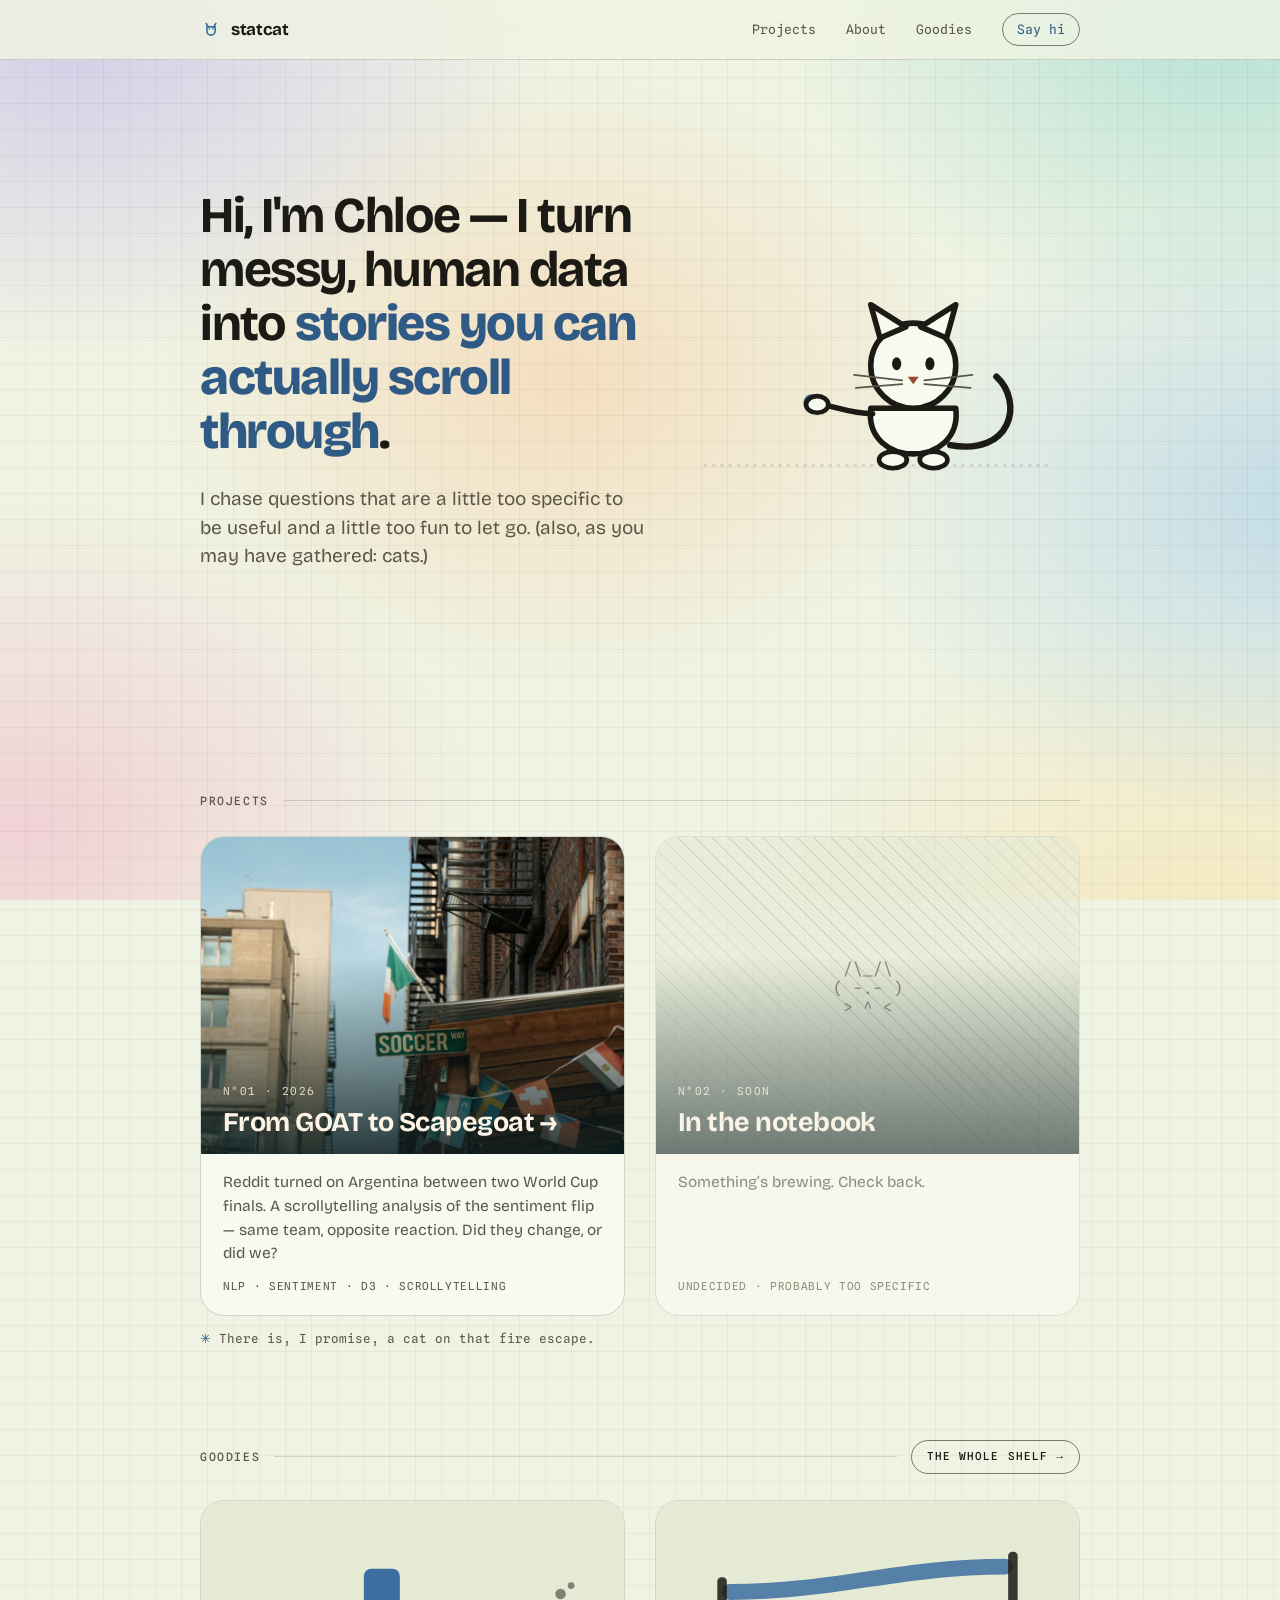
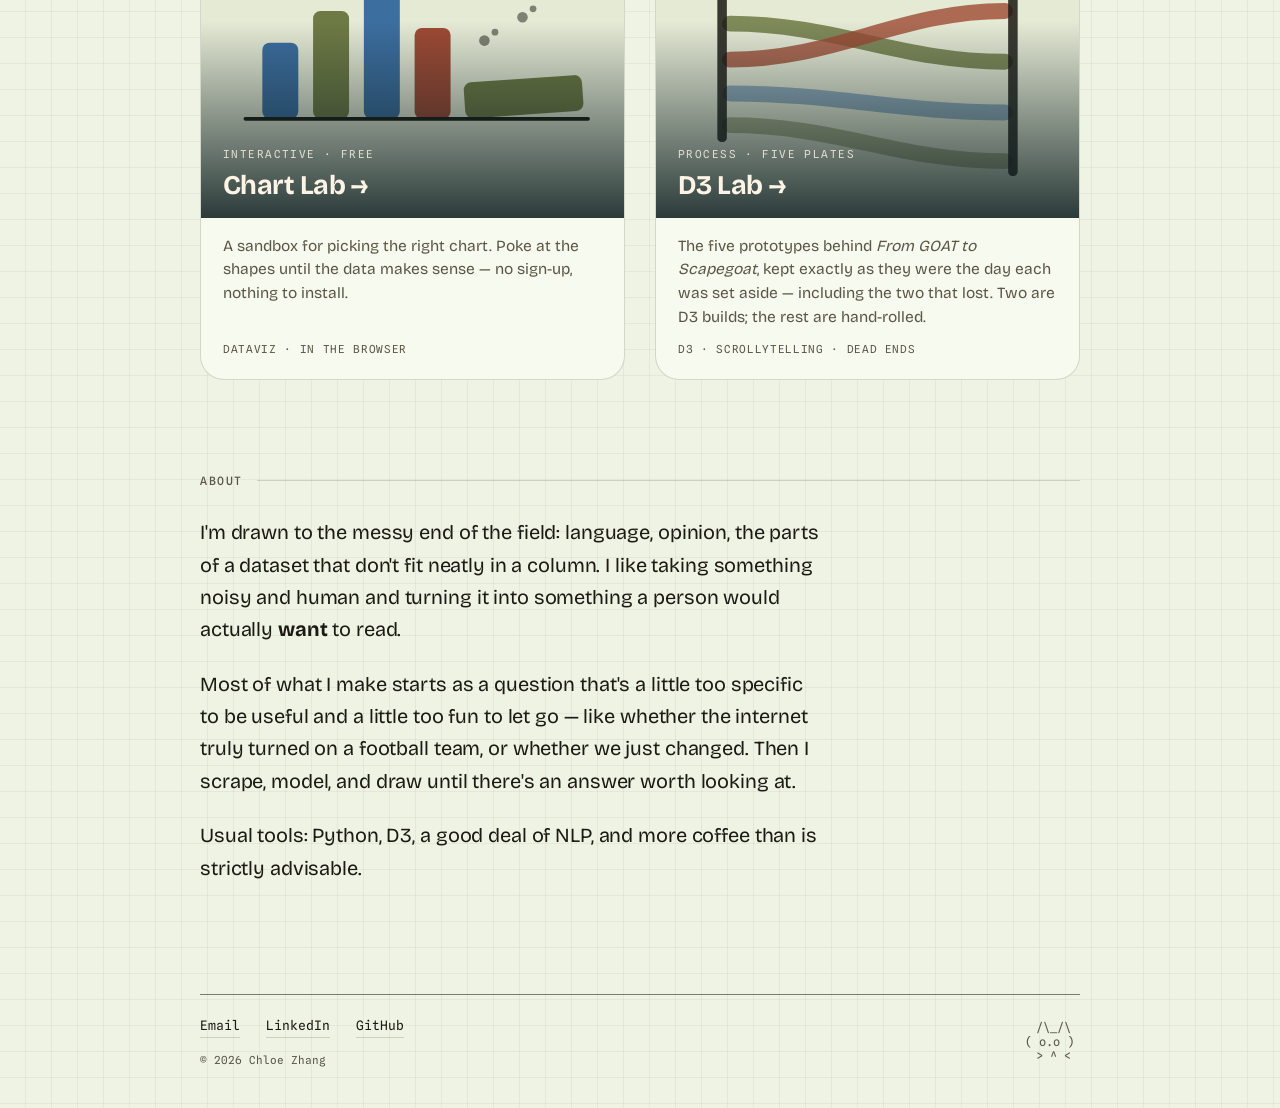
==== commit 9cc15c54: "Put the lab on the shelf as D3 Lab The Goodies section had one real item and a placeholder. The lab " ====
--- a/index.html
+++ b/index.html
@@ -206,21 +206,36 @@
           </div>
         </a>
 
-        <div class="plate soon">
+        <a class="plate" href="goat-to-scapegoat/lab/">
           <div class="frame">
-            <pre class="dozing" aria-hidden="true"> /\_/\
-( -.- )
- &gt; ^ &lt;</pre>
+            <svg class="art" viewBox="0 0 400 300" role="img"
+                 aria-label="Five ribbons crossing between two columns, the shape of a theme-flow diagram.">
+              <g fill="none" stroke-width="15" stroke-linecap="round">
+                <path d="M70 86 C 170 86 230 62 330 62" stroke="var(--accent)" opacity="0.85"/>
+                <path d="M70 116 C 170 116 230 152 330 152" stroke="var(--olive)" opacity="0.85"/>
+                <path d="M70 150 C 170 150 230 104 330 104" stroke="var(--neg)" opacity="0.8"/>
+                <path d="M70 182 C 170 182 230 200 330 200" stroke="var(--accent)" opacity="0.5"/>
+                <path d="M70 212 C 170 212 230 246 330 246" stroke="var(--olive)" opacity="0.5"/>
+              </g>
+              <g fill="var(--ink)" opacity="0.85">
+                <rect x="58" y="72" width="9" height="156" rx="4"/>
+                <rect x="333" y="48" width="9" height="212" rx="4"/>
+              </g>
+            </svg>
             <div class="onframe">
-              <span class="id">In the workshop</span>
-              <h3>Something next</h3>
+              <span class="id">Process &middot; five plates</span>
+              <h3>D3 Lab<span class="arrow">&rarr;</span></h3>
             </div>
           </div>
           <div class="body">
-            <p>Small, free, and probably a little odd. Same as the last one.</p>
-            <span class="tags">Coming &middot; eventually</span>
-          </div>
-        </div>
+            <p>
+              The five prototypes behind <em>From GOAT to Scapegoat</em>, kept
+              exactly as they were the day each was set aside &mdash; including
+              the two that lost. Two are D3 builds; the rest are hand-rolled.
+            </p>
+            <span class="tags">D3 &middot; Scrollytelling &middot; Dead ends</span>
+          </div>
+        </a>
 
       </div>
     </section>
--- a/assets/style.css
+++ b/assets/style.css
@@ -8,18 +8,18 @@
 
 :root {
   /* --- palette (pinned) --- */
-  --paper:       #F7D9AC;
-  --paper-2:     #F0CB95;
-  --card:        #FFF3E1;
-  --ink:         #0C1E20;
-  --ink-2:       #4F6063;
-  --rule:        rgba(12, 30, 32, 0.18);
-  --rule-strong: rgba(12, 30, 32, 0.52);
+  --paper:       #EFF3E3;
+  --paper-2:     #E5EAD5;
+  --card:        #F7FAEE;
+  --ink:         #1C1A14;
+  --ink-2:       #5B5647;
+  --rule:        rgba(28, 26, 20, 0.16);
+  --rule-strong: rgba(28, 26, 20, 0.55);
   --accent:      #3C6E9F;
-  --accent-ink:  #27567F;
+  --accent-ink:  #2E5A85;
   --neg:         #9E4A34;
-  --olive:       #77834A;
-  --grid:        rgba(12, 30, 32, 0.055);
+  --olive:       #6E7A44;
+  --grid:        rgba(28, 26, 20, 0.05);
 
   /* --- type --- */
   --display: "Bricolage Grotesque", "Helvetica Neue", Arial, sans-serif;
@@ -47,13 +47,16 @@
   background-image:
     linear-gradient(var(--grid) 1px, transparent 1px),
     linear-gradient(90deg, var(--grid) 1px, transparent 1px),
-    radial-gradient(72vw 58vh at 4% 0%,   rgba(255, 232, 196, 0.72), transparent 62%),
-    radial-gradient(58vw 54vh at 98% 6%,  rgba(142, 154, 91, 0.20), transparent 60%),
-    radial-gradient(66vw 60vh at 52% 104%, rgba(226, 160, 118, 0.30), transparent 62%);
-  background-size: 26px 26px, 26px 26px, auto, auto, auto;
-  background-position: -1px -1px, -1px -1px, 0 0, 0 0, 0 0;
-  background-repeat: repeat, repeat, no-repeat, no-repeat, no-repeat;
-  background-attachment: scroll, scroll, fixed, fixed, fixed;
+    radial-gradient(62vw 60vh at 6% 4%,   rgba(172, 158, 240, 0.42), transparent 60%),
+    radial-gradient(58vw 58vh at 96% 2%,  rgba(110, 206, 198, 0.44), transparent 60%),
+    radial-gradient(56vw 60vh at 44% 42%, rgba(255, 182, 120, 0.34), transparent 58%),
+    radial-gradient(60vw 60vh at 102% 56%, rgba(128, 186, 236, 0.40), transparent 60%),
+    radial-gradient(60vw 62vh at 2% 92%,  rgba(242, 158, 192, 0.40), transparent 60%),
+    radial-gradient(60vw 60vh at 94% 104%, rgba(255, 216, 132, 0.38), transparent 60%);
+  background-size: 26px 26px, 26px 26px, auto, auto, auto, auto, auto, auto;
+  background-position: -1px -1px, -1px -1px, 0 0, 0 0, 0 0, 0 0, 0 0, 0 0;
+  background-repeat: repeat, repeat, no-repeat, no-repeat, no-repeat, no-repeat, no-repeat, no-repeat;
+  background-attachment: scroll, scroll, fixed, fixed, fixed, fixed, fixed, fixed;
 }
 
 ::selection { background: rgba(60, 110, 159, 0.22); }
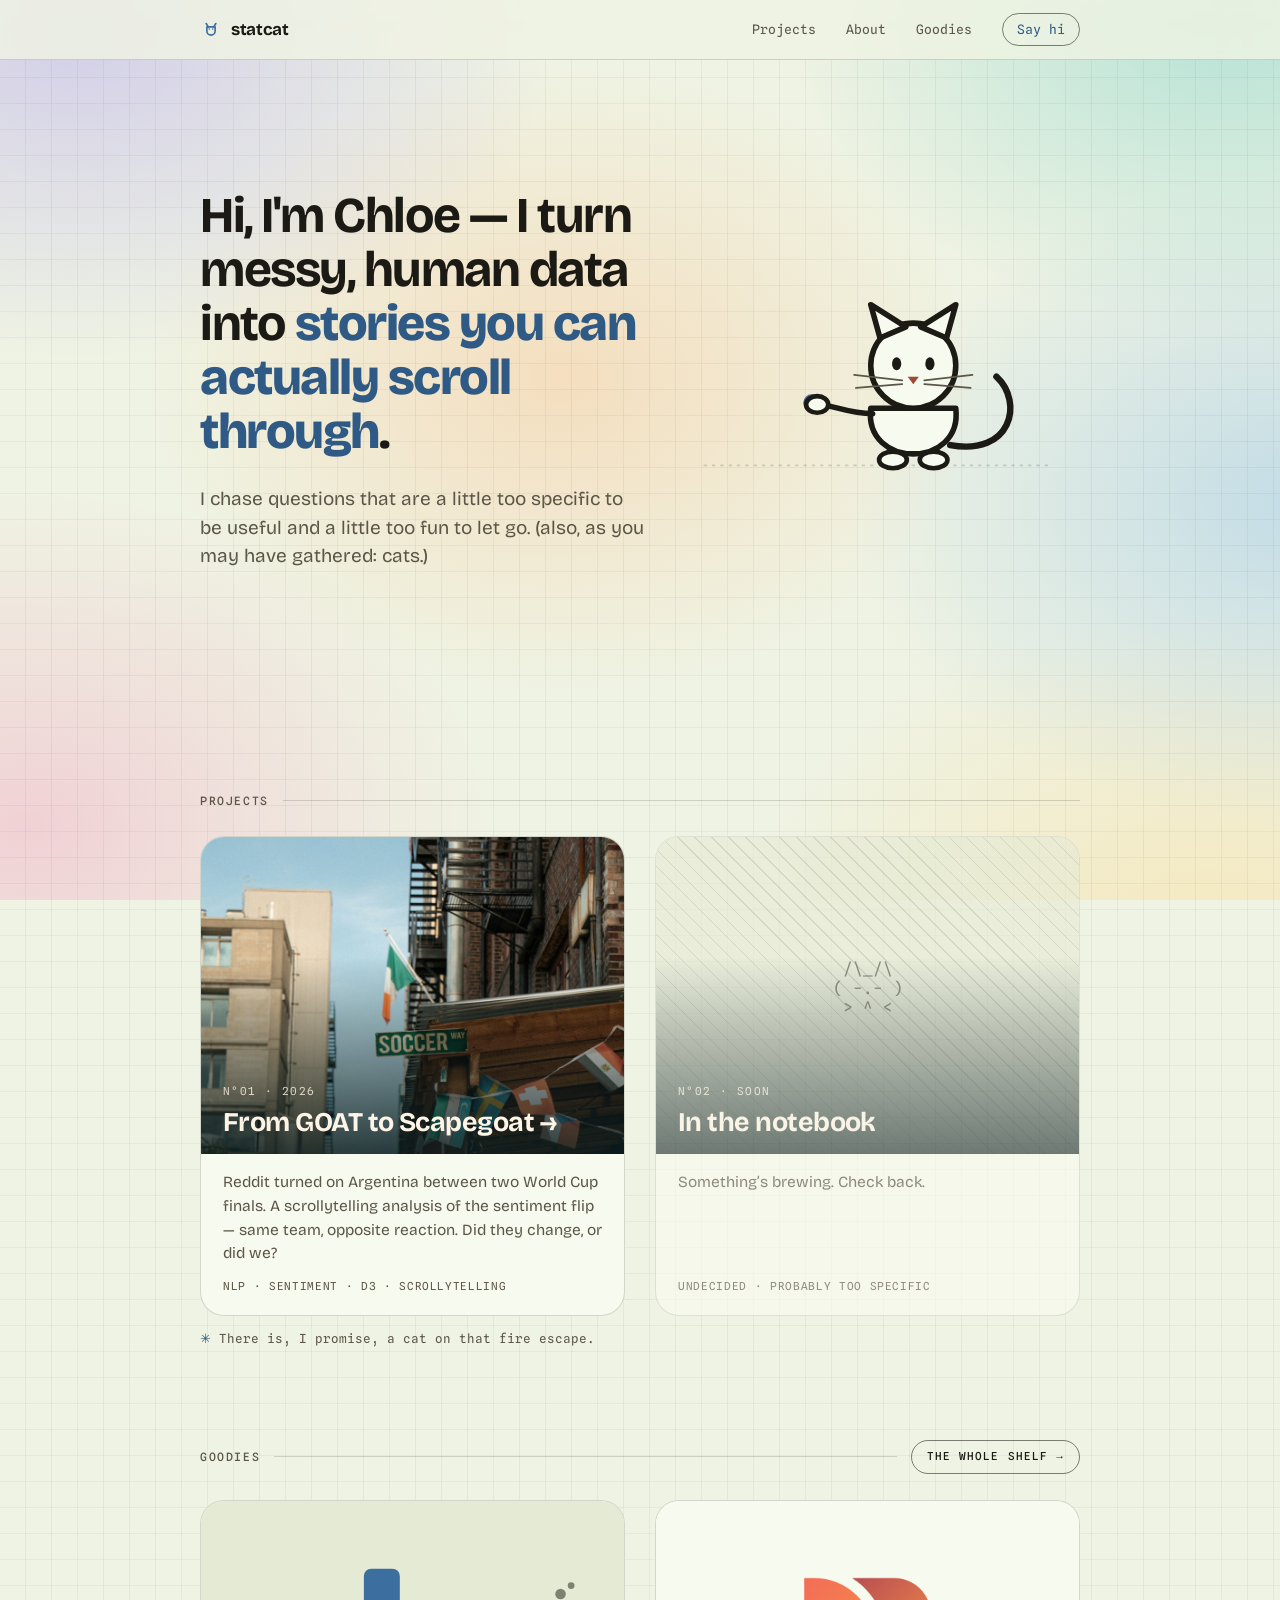
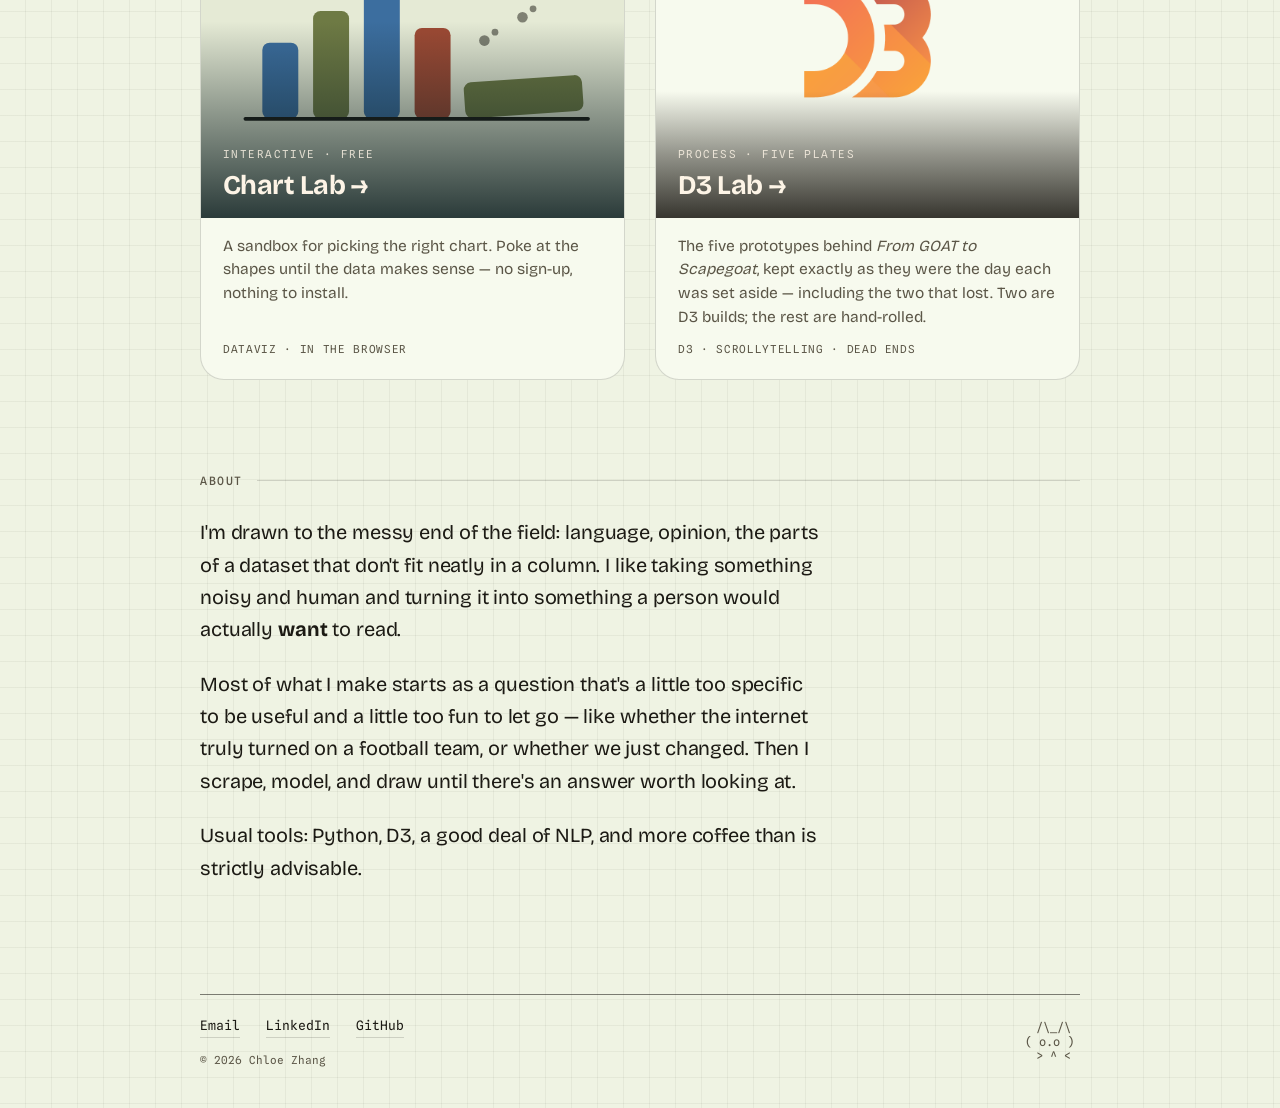
==== commit 8ac537ce: "Use the D3 logo on the D3 Lab card The hand-drawn ribbons were doing a worse job than the actual mar" ====
--- a/index.html
+++ b/index.html
@@ -207,21 +207,9 @@
         </a>
 
         <a class="plate" href="goat-to-scapegoat/lab/">
-          <div class="frame">
-            <svg class="art" viewBox="0 0 400 300" role="img"
-                 aria-label="Five ribbons crossing between two columns, the shape of a theme-flow diagram.">
-              <g fill="none" stroke-width="15" stroke-linecap="round">
-                <path d="M70 86 C 170 86 230 62 330 62" stroke="var(--accent)" opacity="0.85"/>
-                <path d="M70 116 C 170 116 230 152 330 152" stroke="var(--olive)" opacity="0.85"/>
-                <path d="M70 150 C 170 150 230 104 330 104" stroke="var(--neg)" opacity="0.8"/>
-                <path d="M70 182 C 170 182 230 200 330 200" stroke="var(--accent)" opacity="0.5"/>
-                <path d="M70 212 C 170 212 230 246 330 246" stroke="var(--olive)" opacity="0.5"/>
-              </g>
-              <g fill="var(--ink)" opacity="0.85">
-                <rect x="58" y="72" width="9" height="156" rx="4"/>
-                <rect x="333" y="48" width="9" height="212" rx="4"/>
-              </g>
-            </svg>
+          <div class="frame logo">
+            <img src="assets/d3_0.png" alt="The D3 logo."
+                 width="400" height="400" loading="lazy" decoding="async">
             <div class="onframe">
               <span class="id">Process &middot; five plates</span>
               <h3>D3 Lab<span class="arrow">&rarr;</span></h3>
--- a/assets/style.css
+++ b/assets/style.css
@@ -395,6 +395,27 @@
   color: var(--ink-2);
 }
 
+
+/* a logo sits in the frame rather than filling it: contained, centred, and
+   lifted clear of the caption scrim that darkens the lower third */
+.plate .frame.logo { background: var(--card); display: grid; place-items: center; }
+.plate .frame.logo img {
+  width: 36%;
+  height: auto;
+  object-fit: contain;
+  transform: translateY(-14%);
+  transition: transform .55s var(--spring-soft);
+}
+/* a photo can afford a tall scrim; a logo cannot — confine it to the bottom
+   third so the mark stays clean above the caption */
+.plate .frame.logo::after {
+  background: linear-gradient(to top,
+    rgba(28, 26, 20, 0.88) 0%,
+    rgba(28, 26, 20, 0.46) 20%,
+    rgba(28, 26, 20, 0) 40%);
+}
+a.plate:hover .frame.logo img { transform: translateY(-14%) scale(1.07); }
+
 /* not-yet plates: hatched ground, a dozing cat */
 .plate.soon { opacity: 0.66; }
 .plate.soon .frame {
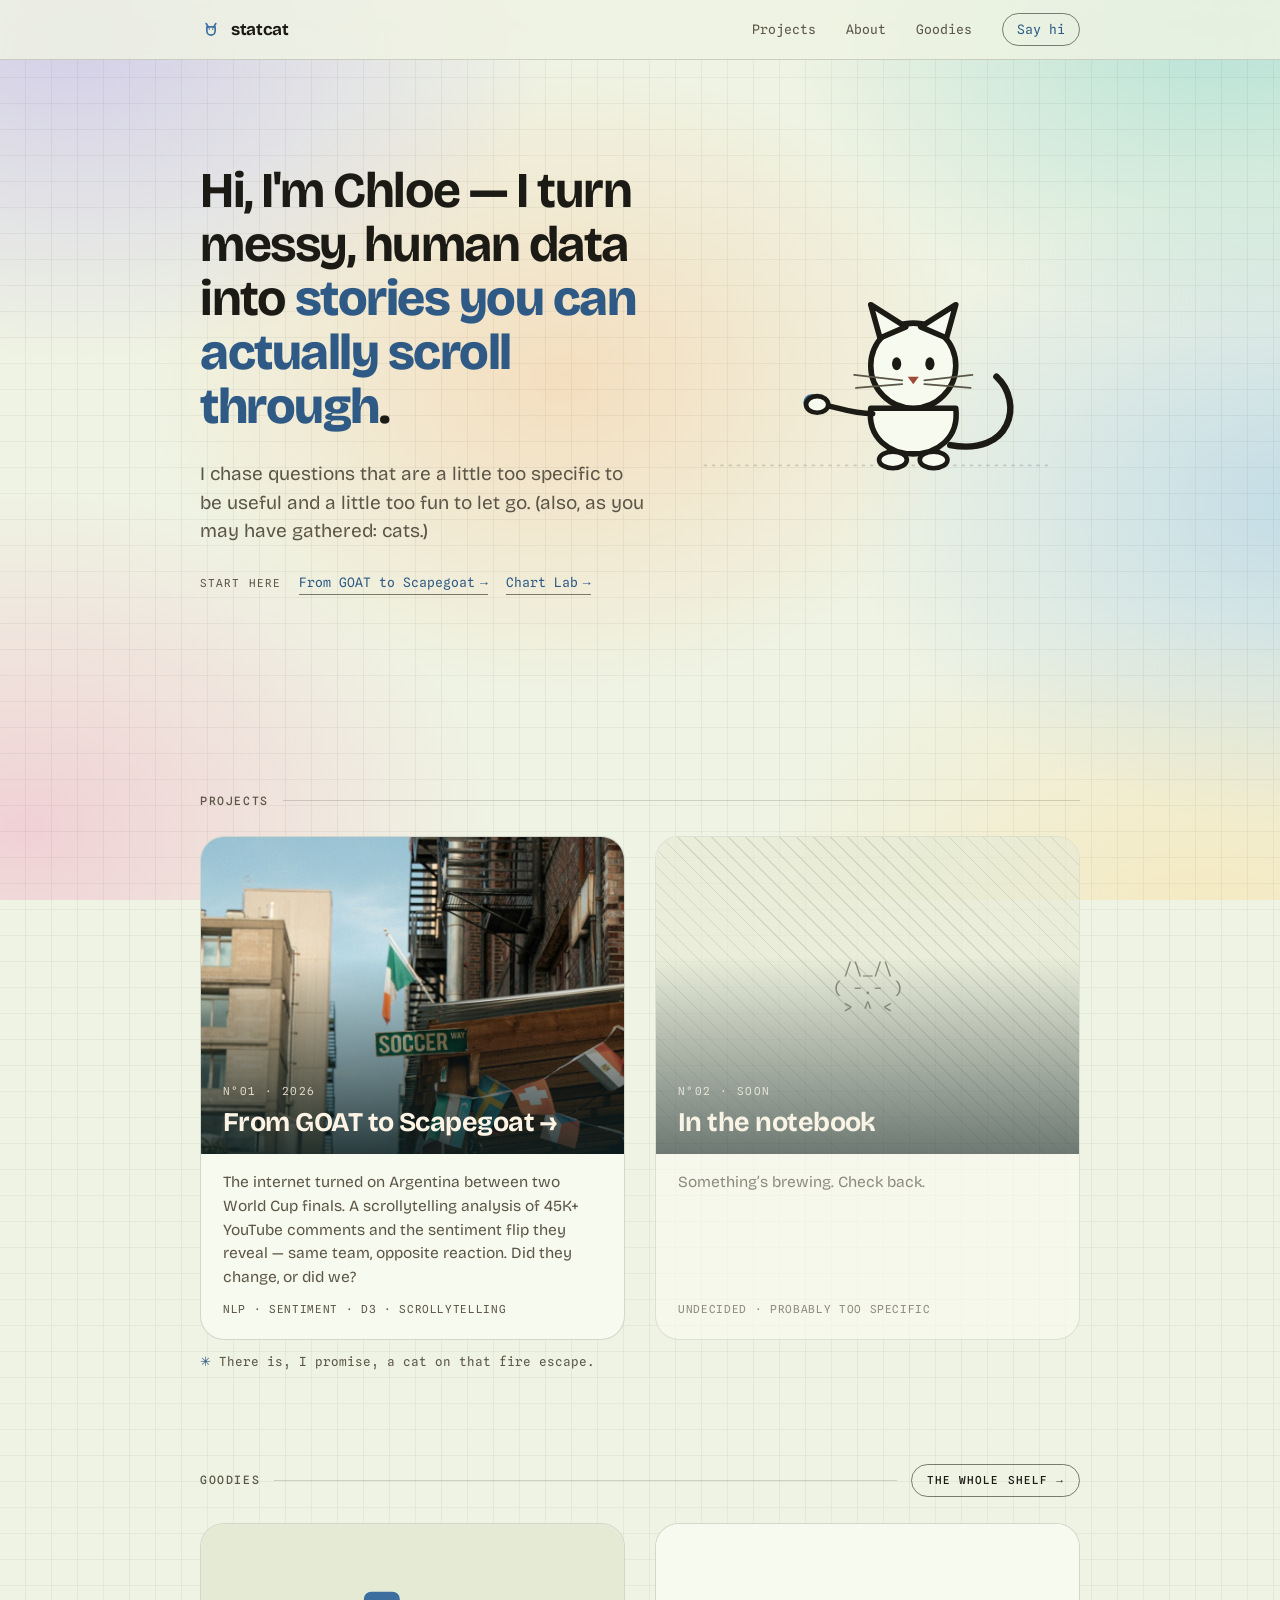
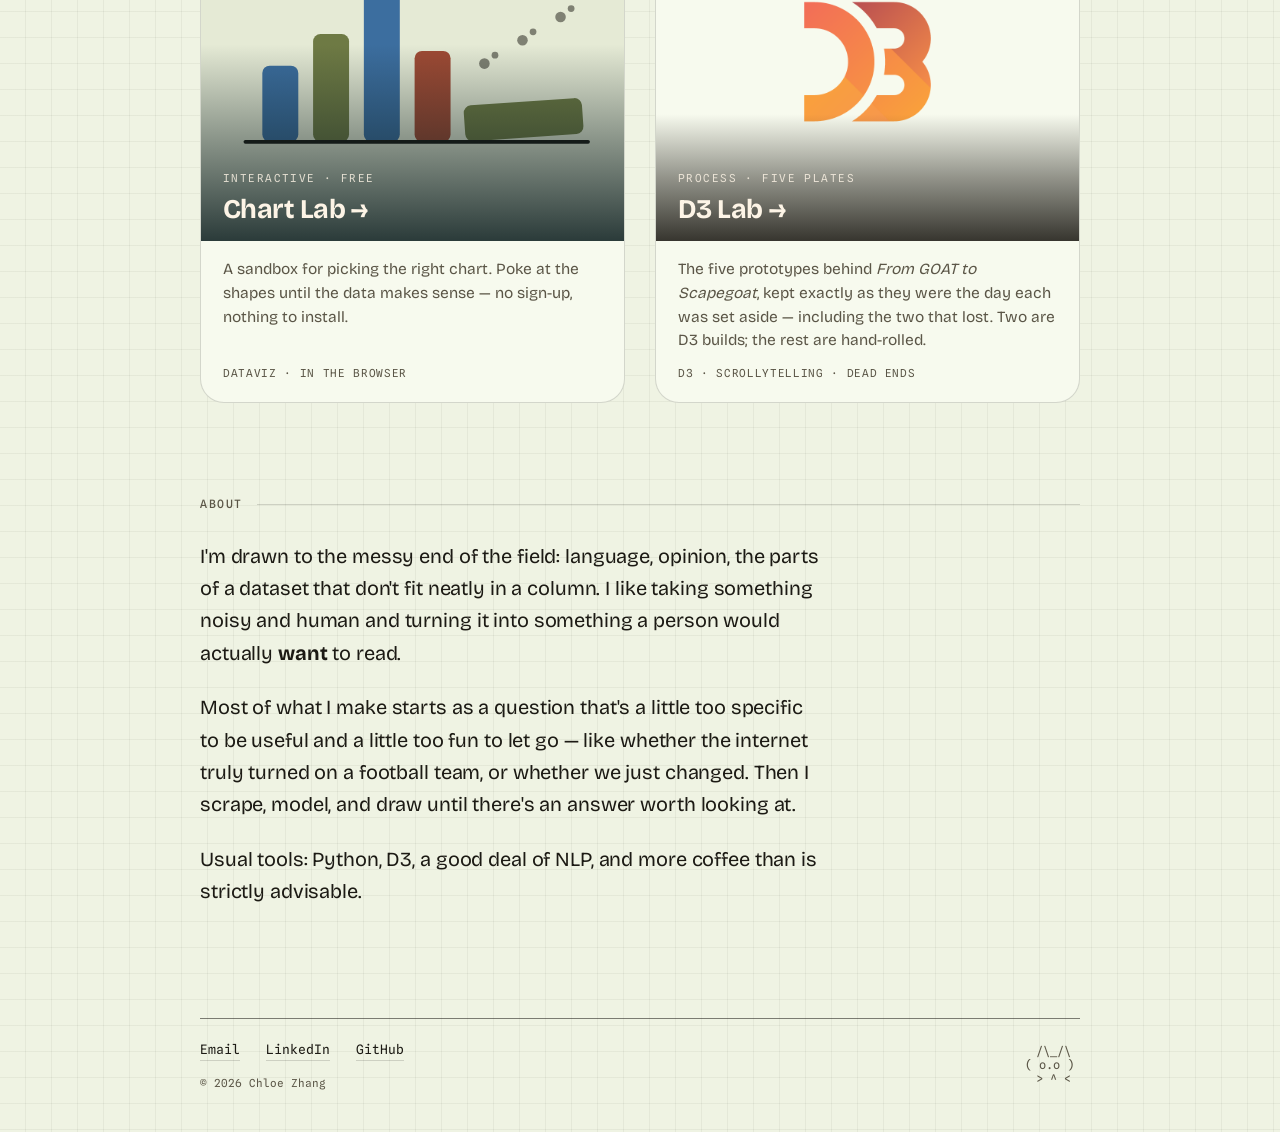
==== commit af987dd9: "Add hero quick-links to flagship work; fix stale Reddit copy The project card still described the da" ====
--- a/index.html
+++ b/index.html
@@ -60,6 +60,11 @@
           I chase questions that are a little too specific to be useful and a
           little too fun to let go. <span class="soft">(also, as you may have gathered: cats.)</span>
         </p>
+        <div class="quick-links">
+          <span class="ql-label">Start here</span>
+          <a class="ql-link" href="goat-to-scapegoat/">From GOAT to Scapegoat<span class="arrow" aria-hidden="true">&rarr;</span></a>
+          <a class="ql-link" href="goodies/chart-lab/">Chart Lab<span class="arrow" aria-hidden="true">&rarr;</span></a>
+        </div>
       </div>
 
       <!-- The cat, at play with a stray data point. Pet it. -->
@@ -137,9 +142,10 @@
           </div>
           <div class="body">
             <p>
-              Reddit turned on Argentina between two World Cup finals. A
-              scrollytelling analysis of the sentiment flip &mdash; same team,
-              opposite reaction. Did they change, or did we?
+              The internet turned on Argentina between two World Cup finals. A
+              scrollytelling analysis of 45K+ YouTube comments and the
+              sentiment flip they reveal &mdash; same team, opposite reaction.
+              Did they change, or did we?
             </p>
             <span class="tags">NLP &middot; Sentiment &middot; D3 &middot; Scrollytelling</span>
           </div>
--- a/assets/style.css
+++ b/assets/style.css
@@ -167,6 +167,35 @@
 .hero-sub .soft { color: var(--ink-2); }
 .hero-status { margin: 28px 0 0; }
 
+.quick-links {
+  margin: 26px 0 0;
+  display: flex;
+  flex-wrap: wrap;
+  align-items: center;
+  gap: 8px 18px;
+  font-family: var(--mono);
+  font-size: 13px;
+}
+.ql-label {
+  color: var(--ink-2);
+  letter-spacing: 0.1em;
+  text-transform: uppercase;
+  font-size: 11px;
+}
+.ql-link {
+  display: inline-flex;
+  align-items: center;
+  gap: 5px;
+  text-decoration: none;
+  color: var(--accent-ink);
+  border-bottom: 1px solid var(--rule-strong);
+  padding-bottom: 2px;
+  transition: border-color .15s ease, color .15s ease;
+}
+.ql-link:hover { border-color: var(--accent-ink); color: var(--ink); }
+.ql-link .arrow { display: inline-block; transition: transform .2s var(--spring); }
+.ql-link:hover .arrow { transform: translateX(3px); }
+
 /* the name, letters boop individually */
 .name { white-space: nowrap; }
 .name .l { display: inline-block; color: var(--ink); }
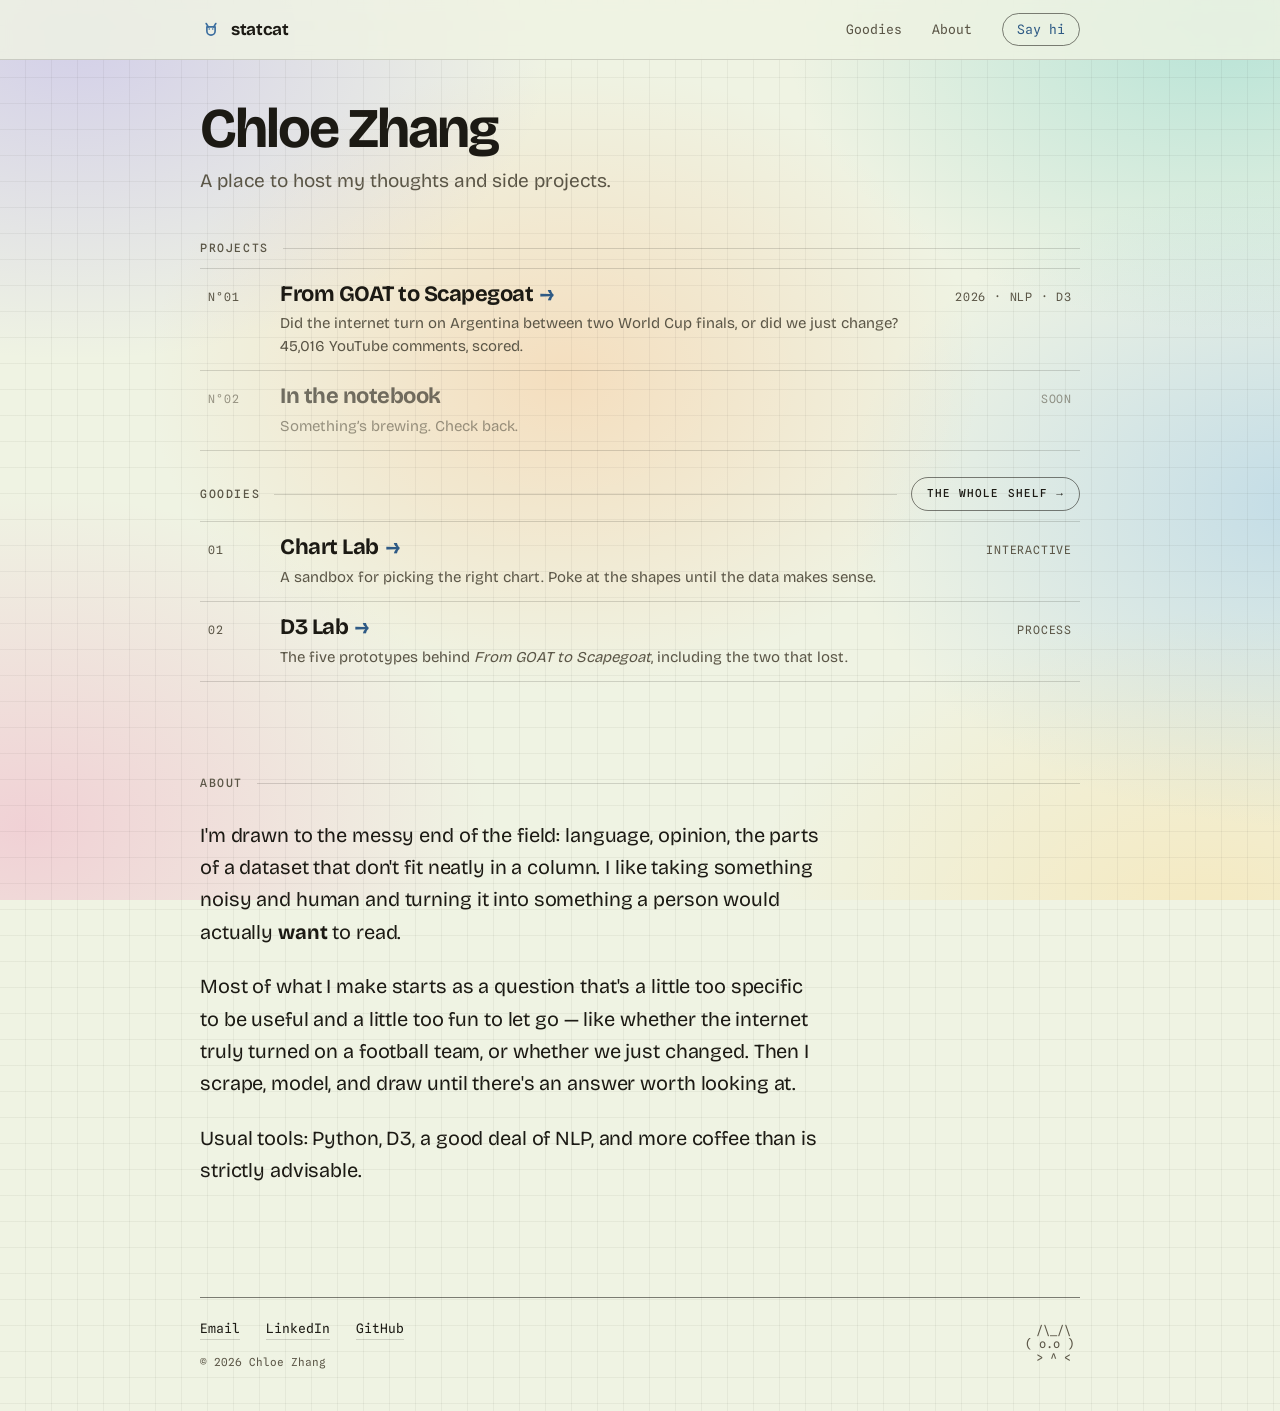
==== commit 932a6c04: "Rebuild homepage as a contents page Name and one-line subhead, then Projects and Goodies as a plain " ====
--- a/index.html
+++ b/index.html
@@ -4,12 +4,12 @@
   <meta charset="utf-8">
   <meta name="viewport" content="width=device-width, initial-scale=1">
   <title>Chloe Zhang — Data Scientist</title>
-  <meta name="description" content="Hi, I'm Chloe — a data scientist who turns messy, human data into stories you can actually scroll through.">
+  <meta name="description" content="Chloe Zhang — a place to host my thoughts and side projects.">
 
   <!-- Open Graph: makes the LinkedIn / iMessage / Slack preview card look right -->
   <meta property="og:type" content="website">
   <meta property="og:title" content="Chloe Zhang — Data Scientist">
-  <meta property="og:description" content="A data scientist who turns messy, human data into stories you can actually scroll through.">
+  <meta property="og:description" content="A place to host my thoughts and side projects.">
   <meta name="twitter:card" content="summary_large_image">
 
   <!-- statcat favicon -->
@@ -39,9 +39,8 @@
         statcat
       </a>
       <div class="nav-links">
-        <a href="#work">Projects</a>
+        <a href="goodies/">Goodies</a>
         <a href="#about">About</a>
-        <a href="goodies/">Goodies</a>
         <a href="https://www.linkedin.com/in/chloeyuxinzhang/" class="nav-cta" target="_blank" rel="noopener">Say hi</a>
       </div>
     </div>
@@ -49,189 +48,79 @@
 
   <main class="doc">
 
-    <!-- Hero: the introduction -->
-    <section class="hero">
-      <div class="hero-copy">
-        <h1 class="intro">
-          Hi, I'm <span class="name" aria-label="Chloe"><span class="l">C</span><span class="l">h</span><span class="l">l</span><span class="l">o</span><span class="l">e</span></span> — I turn
-          messy, human data into <strong>stories you can actually scroll through</strong>.
-        </h1>
-        <p class="hero-sub">
-          I chase questions that are a little too specific to be useful and a
-          little too fun to let go. <span class="soft">(also, as you may have gathered: cats.)</span>
-        </p>
-        <div class="quick-links">
-          <span class="ql-label">Start here</span>
-          <a class="ql-link" href="goat-to-scapegoat/">From GOAT to Scapegoat<span class="arrow" aria-hidden="true">&rarr;</span></a>
-          <a class="ql-link" href="goodies/chart-lab/">Chart Lab<span class="arrow" aria-hidden="true">&rarr;</span></a>
-        </div>
-      </div>
-
-      <!-- The cat, at play with a stray data point. Pet it. -->
-      <div class="hero-stage" role="img" aria-label="A cat batting at a bouncing data point.">
-        <svg class="scene" viewBox="0 0 440 250" xmlns="http://www.w3.org/2000/svg">
-          <!-- ground -->
-          <line class="ground" x1="34" y1="218" x2="406" y2="218"/>
-
-          <!-- paw-print trail leading in -->
-          <g class="prints" fill="var(--ink-2)">
-            <g class="p"><circle cx="60" cy="214" r="3"/><circle cx="66" cy="210" r="2"/></g>
-            <g class="p"><circle cx="96" cy="216" r="3"/><circle cx="102" cy="212" r="2"/></g>
-            <g class="p"><circle cx="132" cy="214" r="3"/><circle cx="138" cy="210" r="2"/></g>
-          </g>
-
-          <!-- the stray data point -->
-          <circle class="dot" cx="150" cy="150" r="9" fill="var(--accent)"/>
-
-          <!-- the cat -->
-          <g class="cat">
-            <!-- tail -->
-            <path class="tail" d="M300 196 C 366 208 380 150 350 122" fill="none"
-                  stroke="var(--ink)" stroke-width="7" stroke-linecap="round"/>
-            <!-- body -->
-            <path class="body" d="M214 156 C 206 222 314 222 306 156 Z"
-                  fill="var(--card)" stroke="var(--ink)" stroke-width="6" stroke-linejoin="round"/>
-            <!-- front paws -->
-            <ellipse cx="238" cy="212" rx="15" ry="9" fill="var(--card)" stroke="var(--ink)" stroke-width="5"/>
-            <ellipse cx="282" cy="212" rx="15" ry="9" fill="var(--card)" stroke="var(--ink)" stroke-width="5"/>
-            <!-- batting arm + paw -->
-            <g class="paw-bat">
-              <path d="M216 162 C 192 162 176 154 160 152" fill="none"
-                    stroke="var(--ink)" stroke-width="6" stroke-linecap="round"/>
-              <ellipse cx="156" cy="152" rx="12" ry="9" fill="var(--card)" stroke="var(--ink)" stroke-width="5"/>
-            </g>
-            <!-- head -->
-            <circle cx="260" cy="110" r="46" fill="var(--card)" stroke="var(--ink)" stroke-width="6"/>
-            <!-- ears -->
-            <path d="M224 80 L 214 44 L 252 68 Z" fill="var(--card)" stroke="var(--ink)" stroke-width="6" stroke-linejoin="round"/>
-            <path d="M296 80 L 306 44 L 268 68 Z" fill="var(--card)" stroke="var(--ink)" stroke-width="6" stroke-linejoin="round"/>
-            <!-- eyes -->
-            <g class="eyes" fill="var(--ink)">
-              <ellipse cx="242" cy="108" rx="5" ry="7"/>
-              <ellipse cx="278" cy="108" rx="5" ry="7"/>
-            </g>
-            <!-- nose -->
-            <path d="M254 122 L 266 122 L 260 130 Z" fill="var(--neg)"/>
-            <!-- whiskers -->
-            <g stroke="var(--ink-2)" stroke-width="2" stroke-linecap="round">
-              <line x1="248" y1="126" x2="196" y2="120"/>
-              <line x1="248" y1="130" x2="198" y2="134"/>
-              <line x1="272" y1="126" x2="324" y2="120"/>
-              <line x1="272" y1="130" x2="322" y2="134"/>
-            </g>
-          </g>
-        </svg>
-        <span class="stage-hint" aria-hidden="true">click me</span>
-      </div>
-    </section>
+    <!-- Masthead: name + what this place is -->
+    <header class="masthead">
+      <h1 class="site-title">Chloe Zhang</h1>
+      <p class="site-sub">A place to host my thoughts and side projects.</p>
+    </header>
 
     <!-- Projects -->
     <section id="work">
-      <h2 class="kicker">Projects</h2>
-      <div class="plates">
-
-        <a class="plate" href="goat-to-scapegoat/">
-          <div class="frame">
-            <img src="assets/soccer-way.jpg"
-                 alt="A street sign reading SOCCER WAY beneath strings of national flags, with a cat sitting on the fire escape above."
-                 width="933" height="1400" loading="lazy" decoding="async">
-            <div class="onframe">
-              <span class="id">N&deg;01 &middot; 2026</span>
-              <h3>From GOAT to Scapegoat<span class="arrow">&rarr;</span></h3>
-            </div>
-          </div>
-          <div class="body">
-            <p>
-              The internet turned on Argentina between two World Cup finals. A
-              scrollytelling analysis of 45K+ YouTube comments and the
-              sentiment flip they reveal &mdash; same team, opposite reaction.
-              Did they change, or did we?
-            </p>
-            <span class="tags">NLP &middot; Sentiment &middot; D3 &middot; Scrollytelling</span>
-          </div>
-        </a>
+      <h2 class="kicker tight">Projects</h2>
+      <ul class="index-list">
+
+        <li>
+          <a class="entry" href="goat-to-scapegoat/">
+            <span class="entry-no">N&deg;01</span>
+            <span class="entry-main">
+              <span class="entry-title">From GOAT to Scapegoat<span class="arrow" aria-hidden="true">&rarr;</span></span>
+              <span class="entry-desc">
+                Did the internet turn on Argentina between two World Cup finals, or did we just change?
+                45,016 YouTube comments, scored.
+              </span>
+            </span>
+            <span class="entry-meta">2026 &middot; NLP &middot; D3</span>
+          </a>
+        </li>
 
         <!-- To add a project: copy this block, drop its folder alongside,
-             bump the N&deg; and href, add a picture and real tags. -->
-        <div class="plate soon">
-          <div class="frame">
-            <pre class="dozing" aria-hidden="true"> /\_/\
-( -.- )
- &gt; ^ &lt;</pre>
-            <div class="onframe">
-              <span class="id">N&deg;02 &middot; soon</span>
-              <h3>In the notebook</h3>
-            </div>
-          </div>
-          <div class="body">
-            <p>Something&rsquo;s brewing. Check back.</p>
-            <span class="tags">Undecided &middot; probably too specific</span>
-          </div>
-        </div>
-
-      </div>
-      <p class="note">There is, I promise, a cat on that fire escape.</p>
+             bump the N&deg; and href, write one honest line. -->
+        <li>
+          <span class="entry soon">
+            <span class="entry-no">N&deg;02</span>
+            <span class="entry-main">
+              <span class="entry-title">In the notebook</span>
+              <span class="entry-desc">Something&rsquo;s brewing. Check back.</span>
+            </span>
+            <span class="entry-meta">Soon</span>
+          </span>
+        </li>
+
+      </ul>
     </section>
 
     <!-- Goodies -->
     <section id="goodies">
-      <h2 class="kicker">Goodies <a class="more" href="goodies/">The whole shelf &rarr;</a></h2>
-      <div class="plates">
-
-        <a class="plate" href="goodies/chart-lab/">
-          <div class="frame">
-            <svg class="art" viewBox="0 0 400 300" role="img"
-                 aria-label="A bar chart with one bar knocked flat and cat paw prints leading away from it.">
-              <rect x="58"  y="134" width="34" height="72"  rx="7" fill="var(--accent)"/>
-              <rect x="106" y="104" width="34" height="102" rx="7" fill="var(--olive)"/>
-              <rect x="154" y="64"  width="34" height="142" rx="7" fill="var(--accent)"/>
-              <rect x="202" y="120" width="34" height="86"  rx="7" fill="var(--neg)"/>
-              <!-- the fifth bar, no longer standing -->
-              <rect x="248" y="172" width="112" height="34" rx="7"
-                    fill="var(--olive)" transform="rotate(-4 248 172)"/>
-              <line x1="42" y1="206" x2="366" y2="206"
-                    stroke="var(--ink)" stroke-width="3.5" stroke-linecap="round"/>
-              <!-- the culprit, leaving -->
-              <g fill="var(--ink)" opacity="0.5">
-                <g><circle cx="268" cy="132" r="5"/><circle cx="278" cy="124" r="3.2"/></g>
-                <g><circle cx="304" cy="110" r="5"/><circle cx="314" cy="102" r="3.2"/></g>
-                <g><circle cx="340" cy="88"  r="5"/><circle cx="350" cy="80"  r="3.2"/></g>
-              </g>
-            </svg>
-            <div class="onframe">
-              <span class="id">Interactive &middot; free</span>
-              <h3>Chart Lab<span class="arrow">&rarr;</span></h3>
-            </div>
-          </div>
-          <div class="body">
-            <p>
-              A sandbox for picking the right chart. Poke at the shapes until
-              the data makes sense &mdash; no sign-up, nothing to install.
-            </p>
-            <span class="tags">Dataviz &middot; In the browser</span>
-          </div>
-        </a>
-
-        <a class="plate" href="goat-to-scapegoat/lab/">
-          <div class="frame logo">
-            <img src="assets/d3_0.png" alt="The D3 logo."
-                 width="400" height="400" loading="lazy" decoding="async">
-            <div class="onframe">
-              <span class="id">Process &middot; five plates</span>
-              <h3>D3 Lab<span class="arrow">&rarr;</span></h3>
-            </div>
-          </div>
-          <div class="body">
-            <p>
-              The five prototypes behind <em>From GOAT to Scapegoat</em>, kept
-              exactly as they were the day each was set aside &mdash; including
-              the two that lost. Two are D3 builds; the rest are hand-rolled.
-            </p>
-            <span class="tags">D3 &middot; Scrollytelling &middot; Dead ends</span>
-          </div>
-        </a>
-
-      </div>
+      <h2 class="kicker tight">Goodies <a class="more" href="goodies/">The whole shelf &rarr;</a></h2>
+      <ul class="index-list">
+
+        <li>
+          <a class="entry" href="goodies/chart-lab/">
+            <span class="entry-no">01</span>
+            <span class="entry-main">
+              <span class="entry-title">Chart Lab<span class="arrow" aria-hidden="true">&rarr;</span></span>
+              <span class="entry-desc">
+                A sandbox for picking the right chart. Poke at the shapes until the data makes sense.
+              </span>
+            </span>
+            <span class="entry-meta">Interactive</span>
+          </a>
+        </li>
+
+        <li>
+          <a class="entry" href="goat-to-scapegoat/lab/">
+            <span class="entry-no">02</span>
+            <span class="entry-main">
+              <span class="entry-title">D3 Lab<span class="arrow" aria-hidden="true">&rarr;</span></span>
+              <span class="entry-desc">
+                The five prototypes behind <em>From GOAT to Scapegoat</em>, including the two that lost.
+              </span>
+            </span>
+            <span class="entry-meta">Process</span>
+          </a>
+        </li>
+
+      </ul>
     </section>
 
     <!-- About -->
@@ -310,33 +199,6 @@
           cat._t2 = setTimeout(function () { cat.classList.remove('hop'); }, 900);
         });
       }
-
-      /* --- name: one-time boop wave on load, hints it's interactive --- */
-      var letters = document.querySelectorAll('.name .l');
-      if (!reduce && letters.length) {
-        letters.forEach(function (el, i) {
-          setTimeout(function () {
-            el.classList.add('boop');
-            el.addEventListener('animationend', function () {
-              el.classList.remove('boop');
-            }, { once: true });
-          }, 900 + i * 80);
-        });
-      }
-
-      /* --- hero cat: pounces when you click the scene --- */
-      var stage = document.querySelector('.hero-stage');
-      var heroCat = document.querySelector('.scene .cat');
-      if (stage && heroCat && !reduce) {
-        stage.addEventListener('click', function () {
-          heroCat.classList.remove('pounce');
-          void heroCat.getBBox;
-          heroCat.classList.add('pounce');
-        });
-        heroCat.addEventListener('animationend', function (e) {
-          if (e.animationName === 'pounce') heroCat.classList.remove('pounce');
-        });
-      }
     })();
   </script>
 </body>
--- a/assets/style.css
+++ b/assets/style.css
@@ -167,34 +167,89 @@
 .hero-sub .soft { color: var(--ink-2); }
 .hero-status { margin: 28px 0 0; }
 
-.quick-links {
-  margin: 26px 0 0;
-  display: flex;
-  flex-wrap: wrap;
-  align-items: center;
-  gap: 8px 18px;
-  font-family: var(--mono);
-  font-size: 13px;
-}
-.ql-label {
-  color: var(--ink-2);
+/* --- Masthead: name + one line about the place --------------- */
+.masthead { padding: clamp(22px, 4vw, 40px) 0 clamp(12px, 2vw, 18px); }
+.site-title {
+  margin: 0;
+  font-size: clamp(34px, 6vw, 56px);
+  font-weight: 700;
+  letter-spacing: -0.035em;
+  line-height: 1.02;
+}
+.site-sub {
+  margin: 10px 0 0;
+  max-width: 48ch;
+  font-size: clamp(16px, 2vw, 19px);
+  line-height: 1.5;
+  color: var(--ink-2);
+}
+
+/* --- Index list: projects + goodies, contents-page style ----- */
+.index-list {
+  list-style: none;
+  margin: 0;
+  padding: 0;
+  border-top: 1px solid var(--rule);
+}
+.index-list li { border-bottom: 1px solid var(--rule); }
+.entry {
+  display: grid;
+  grid-template-columns: 54px 1fr auto;
+  gap: 4px 18px;
+  align-items: baseline;
+  padding: 12px 8px 13px;
+  text-decoration: none;
+  color: inherit;
+  transition: background .18s ease;
+}
+a.entry:hover { background: color-mix(in srgb, var(--card) 72%, transparent); }
+a.entry:focus-visible { outline: 2px solid var(--accent); outline-offset: -2px; }
+.entry-no {
+  font-family: var(--mono);
+  font-size: 11.5px;
   letter-spacing: 0.1em;
   text-transform: uppercase;
-  font-size: 11px;
-}
-.ql-link {
+  color: var(--ink-2);
+}
+.entry-title {
   display: inline-flex;
   align-items: center;
-  gap: 5px;
-  text-decoration: none;
+  gap: 7px;
+  font-size: clamp(18px, 2.3vw, 22px);
+  font-weight: 700;
+  letter-spacing: -0.022em;
+  line-height: 1.2;
+}
+.entry .arrow {
+  display: inline-block;
   color: var(--accent-ink);
-  border-bottom: 1px solid var(--rule-strong);
-  padding-bottom: 2px;
-  transition: border-color .15s ease, color .15s ease;
-}
-.ql-link:hover { border-color: var(--accent-ink); color: var(--ink); }
-.ql-link .arrow { display: inline-block; transition: transform .2s var(--spring); }
-.ql-link:hover .arrow { transform: translateX(3px); }
+  transition: transform .34s var(--spring);
+}
+a.entry:hover .arrow { transform: translateX(6px); }
+.entry-desc {
+  display: block;
+  margin-top: 4px;
+  max-width: 62ch;
+  font-size: 15px;
+  line-height: 1.5;
+  color: var(--ink-2);
+}
+.entry-meta {
+  font-family: var(--mono);
+  font-size: 11.5px;
+  letter-spacing: 0.07em;
+  text-transform: uppercase;
+  color: var(--ink-2);
+  white-space: nowrap;
+}
+.entry.soon { opacity: 0.6; }
+
+@media (max-width: 620px) {
+  .entry { grid-template-columns: 1fr auto; padding: 14px 4px; }
+  .entry-no { order: 1; }
+  .entry-meta { order: 2; text-align: right; }
+  .entry-main { order: 3; grid-column: 1 / -1; }
+}
 
 /* the name, letters boop individually */
 .name { white-space: nowrap; }
@@ -291,6 +346,7 @@
   color: var(--ink-2);
 }
 .kicker::after { content: ""; flex: 1; height: 1px; background: var(--rule); order: 2; }
+.kicker.tight { margin: clamp(18px, 2.8vw, 26px) 0 10px; }
 .kicker .more {
   order: 3;
   font-family: var(--mono);
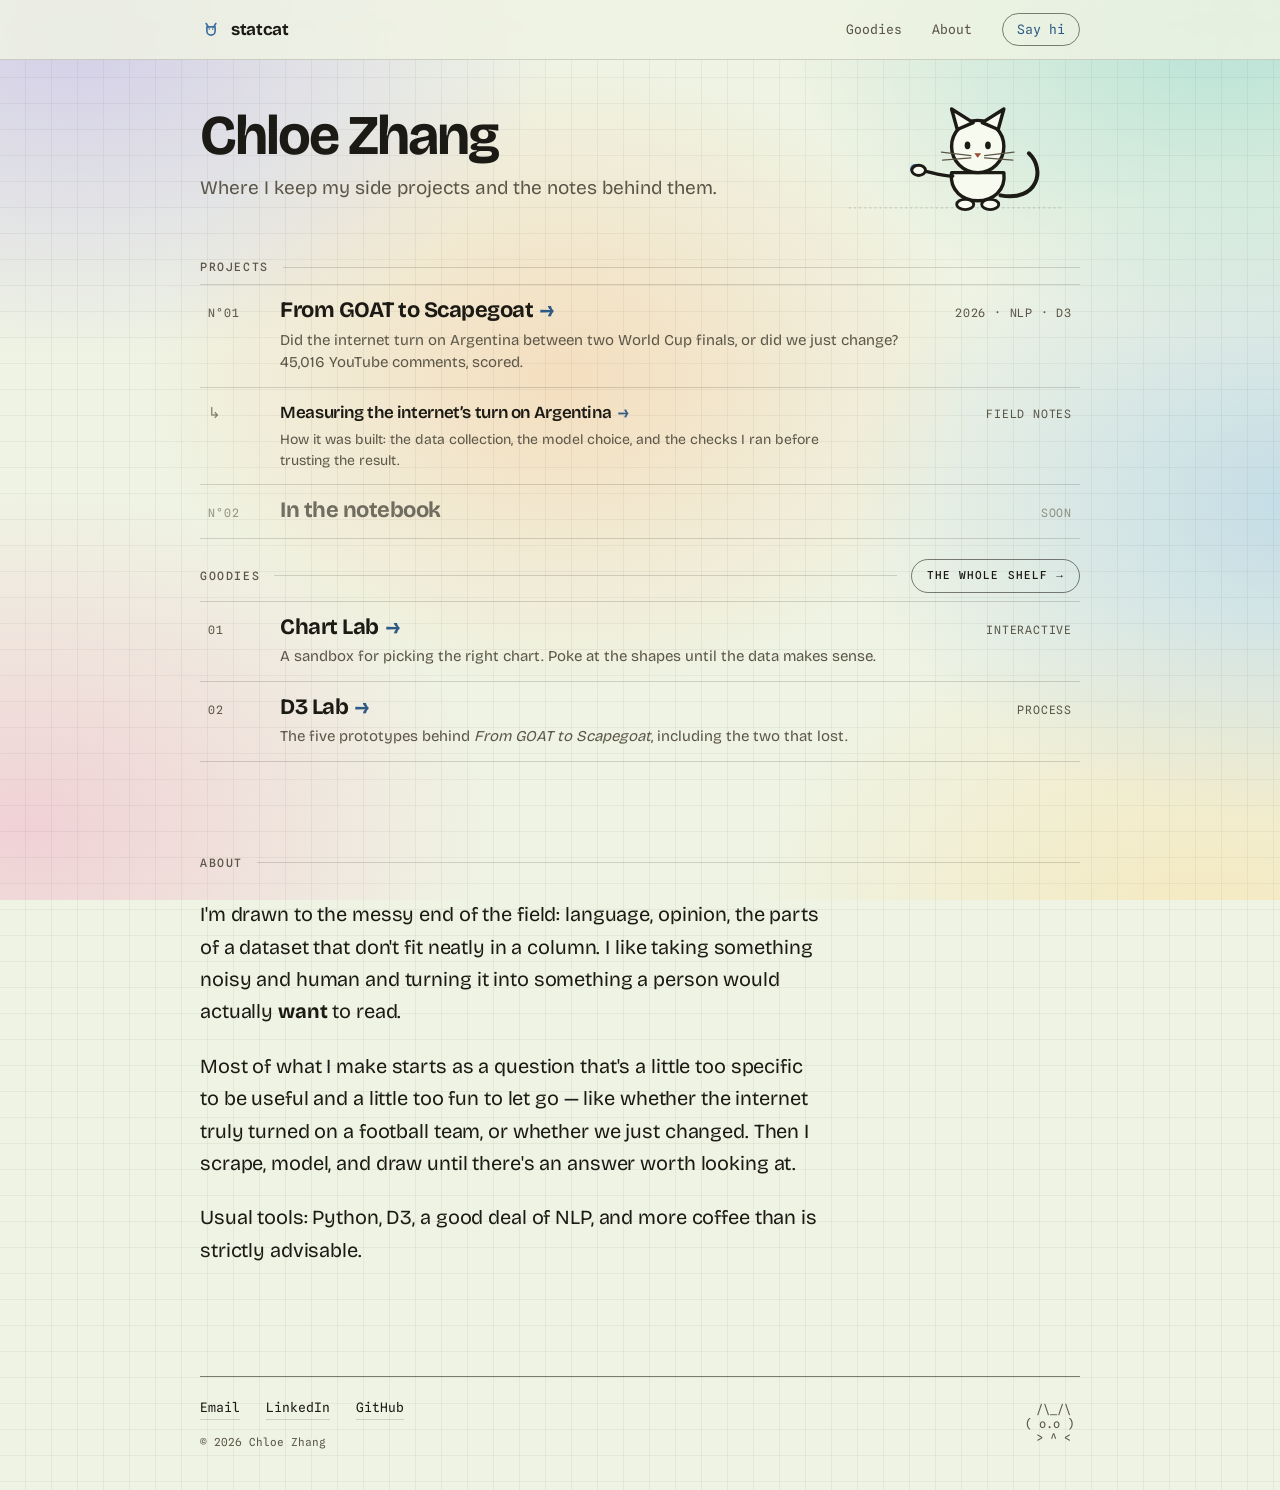
==== commit 83539dd7: "New subhead, the cat back, and the method writeup in the index Cat returns beside the masthead at a " ====
--- a/index.html
+++ b/index.html
@@ -48,10 +48,69 @@
 
   <main class="doc">
 
-    <!-- Masthead: name + what this place is -->
+    <!-- Masthead: name, what this place is, and the cat -->
     <header class="masthead">
-      <h1 class="site-title">Chloe Zhang</h1>
-      <p class="site-sub">A place to host my thoughts and side projects.</p>
+      <div class="masthead-copy">
+        <h1 class="site-title">Chloe Zhang</h1>
+        <p class="site-sub">Where I keep my side projects and the notes behind them.</p>
+      </div>
+
+      <!-- The cat, at play with a stray data point. Pet it. -->
+      <div class="hero-stage" role="img" aria-label="A cat batting at a bouncing data point.">
+        <svg class="scene" viewBox="0 0 440 250" xmlns="http://www.w3.org/2000/svg">
+          <!-- ground -->
+          <line class="ground" x1="34" y1="218" x2="406" y2="218"/>
+
+          <!-- paw-print trail leading in -->
+          <g class="prints" fill="var(--ink-2)">
+            <g class="p"><circle cx="60" cy="214" r="3"/><circle cx="66" cy="210" r="2"/></g>
+            <g class="p"><circle cx="96" cy="216" r="3"/><circle cx="102" cy="212" r="2"/></g>
+            <g class="p"><circle cx="132" cy="214" r="3"/><circle cx="138" cy="210" r="2"/></g>
+          </g>
+
+          <!-- the stray data point -->
+          <circle class="dot" cx="150" cy="150" r="9" fill="var(--accent)"/>
+
+          <!-- the cat -->
+          <g class="cat">
+            <!-- tail -->
+            <path class="tail" d="M300 196 C 366 208 380 150 350 122" fill="none"
+                  stroke="var(--ink)" stroke-width="7" stroke-linecap="round"/>
+            <!-- body -->
+            <path class="body" d="M214 156 C 206 222 314 222 306 156 Z"
+                  fill="var(--card)" stroke="var(--ink)" stroke-width="6" stroke-linejoin="round"/>
+            <!-- front paws -->
+            <ellipse cx="238" cy="212" rx="15" ry="9" fill="var(--card)" stroke="var(--ink)" stroke-width="5"/>
+            <ellipse cx="282" cy="212" rx="15" ry="9" fill="var(--card)" stroke="var(--ink)" stroke-width="5"/>
+            <!-- batting arm + paw -->
+            <g class="paw-bat">
+              <path d="M216 162 C 192 162 176 154 160 152" fill="none"
+                    stroke="var(--ink)" stroke-width="6" stroke-linecap="round"/>
+              <ellipse cx="156" cy="152" rx="12" ry="9" fill="var(--card)" stroke="var(--ink)" stroke-width="5"/>
+            </g>
+            <!-- head -->
+            <circle cx="260" cy="110" r="46" fill="var(--card)" stroke="var(--ink)" stroke-width="6"/>
+            <!-- ears -->
+            <path d="M224 80 L 214 44 L 252 68 Z" fill="var(--card)" stroke="var(--ink)" stroke-width="6" stroke-linejoin="round"/>
+            <path d="M296 80 L 306 44 L 268 68 Z" fill="var(--card)" stroke="var(--ink)" stroke-width="6" stroke-linejoin="round"/>
+            <!-- eyes -->
+            <g class="eyes" fill="var(--ink)">
+              <ellipse cx="242" cy="108" rx="5" ry="7"/>
+              <ellipse cx="278" cy="108" rx="5" ry="7"/>
+            </g>
+            <!-- nose -->
+            <path d="M254 122 L 266 122 L 260 130 Z" fill="var(--neg)"/>
+            <!-- whiskers -->
+            <g stroke="var(--ink-2)" stroke-width="2" stroke-linecap="round">
+              <line x1="248" y1="126" x2="196" y2="120"/>
+              <line x1="248" y1="130" x2="198" y2="134"/>
+              <line x1="272" y1="126" x2="324" y2="120"/>
+              <line x1="272" y1="130" x2="322" y2="134"/>
+            </g>
+          </g>
+        </svg>
+        <span class="stage-hint" aria-hidden="true">click me</span>
+      </div>
     </header>
 
     <!-- Projects -->
@@ -73,6 +132,19 @@
           </a>
         </li>
 
+        <li>
+          <a class="entry sub" href="goat-to-scapegoat/blog.html">
+            <span class="entry-no">&rdsh;</span>
+            <span class="entry-main">
+              <span class="entry-title">Measuring the internet&rsquo;s turn on Argentina<span class="arrow" aria-hidden="true">&rarr;</span></span>
+              <span class="entry-desc">
+                How it was built: the data collection, the model choice, and the checks I ran before trusting the result.
+              </span>
+            </span>
+            <span class="entry-meta">Field notes</span>
+          </a>
+        </li>
+
         <!-- To add a project: copy this block, drop its folder alongside,
              bump the N&deg; and href, write one honest line. -->
         <li>
@@ -80,7 +152,6 @@
             <span class="entry-no">N&deg;02</span>
             <span class="entry-main">
               <span class="entry-title">In the notebook</span>
-              <span class="entry-desc">Something&rsquo;s brewing. Check back.</span>
             </span>
             <span class="entry-meta">Soon</span>
           </span>
@@ -199,6 +270,20 @@
           cat._t2 = setTimeout(function () { cat.classList.remove('hop'); }, 900);
         });
       }
+
+      /* --- masthead cat: pounces when you click the scene --- */
+      var stage = document.querySelector('.hero-stage');
+      var heroCat = document.querySelector('.scene .cat');
+      if (stage && heroCat && !reduce) {
+        stage.addEventListener('click', function () {
+          heroCat.classList.remove('pounce');
+          void heroCat.getBBox;
+          heroCat.classList.add('pounce');
+        });
+        heroCat.addEventListener('animationend', function (e) {
+          if (e.animationName === 'pounce') heroCat.classList.remove('pounce');
+        });
+      }
     })();
   </script>
 </body>
--- a/assets/style.css
+++ b/assets/style.css
@@ -167,8 +167,15 @@
 .hero-sub .soft { color: var(--ink-2); }
 .hero-status { margin: 28px 0 0; }
 
-/* --- Masthead: name + one line about the place --------------- */
-.masthead { padding: clamp(22px, 4vw, 40px) 0 clamp(12px, 2vw, 18px); }
+/* --- Masthead: name + one line about the place + the cat ----- */
+.masthead {
+  display: grid;
+  grid-template-columns: 1fr minmax(0, 250px);
+  align-items: center;
+  gap: 20px;
+  padding: clamp(14px, 2.2vw, 24px) 0 clamp(6px, 1.2vw, 12px);
+}
+.masthead .hero-stage { justify-self: end; width: min(100%, 250px); }
 .site-title {
   margin: 0;
   font-size: clamp(34px, 6vw, 56px);
@@ -243,6 +250,14 @@
   white-space: nowrap;
 }
 .entry.soon { opacity: 0.6; }
+.entry.sub .entry-no { font-size: 15px; letter-spacing: 0; opacity: 0.75; }
+.entry.sub .entry-title { font-size: clamp(15px, 1.7vw, 17px); font-weight: 600; }
+.entry.sub .entry-desc { font-size: 14px; }
+
+@media (max-width: 720px) {
+  .masthead { grid-template-columns: 1fr; }
+  .masthead .hero-stage { justify-self: start; width: min(78%, 260px); }
+}
 
 @media (max-width: 620px) {
   .entry { grid-template-columns: 1fr auto; padding: 14px 4px; }
@@ -346,7 +361,7 @@
   color: var(--ink-2);
 }
 .kicker::after { content: ""; flex: 1; height: 1px; background: var(--rule); order: 2; }
-.kicker.tight { margin: clamp(18px, 2.8vw, 26px) 0 10px; }
+.kicker.tight { margin: clamp(14px, 2.2vw, 20px) 0 8px; }
 .kicker .more {
   order: 3;
   font-family: var(--mono);
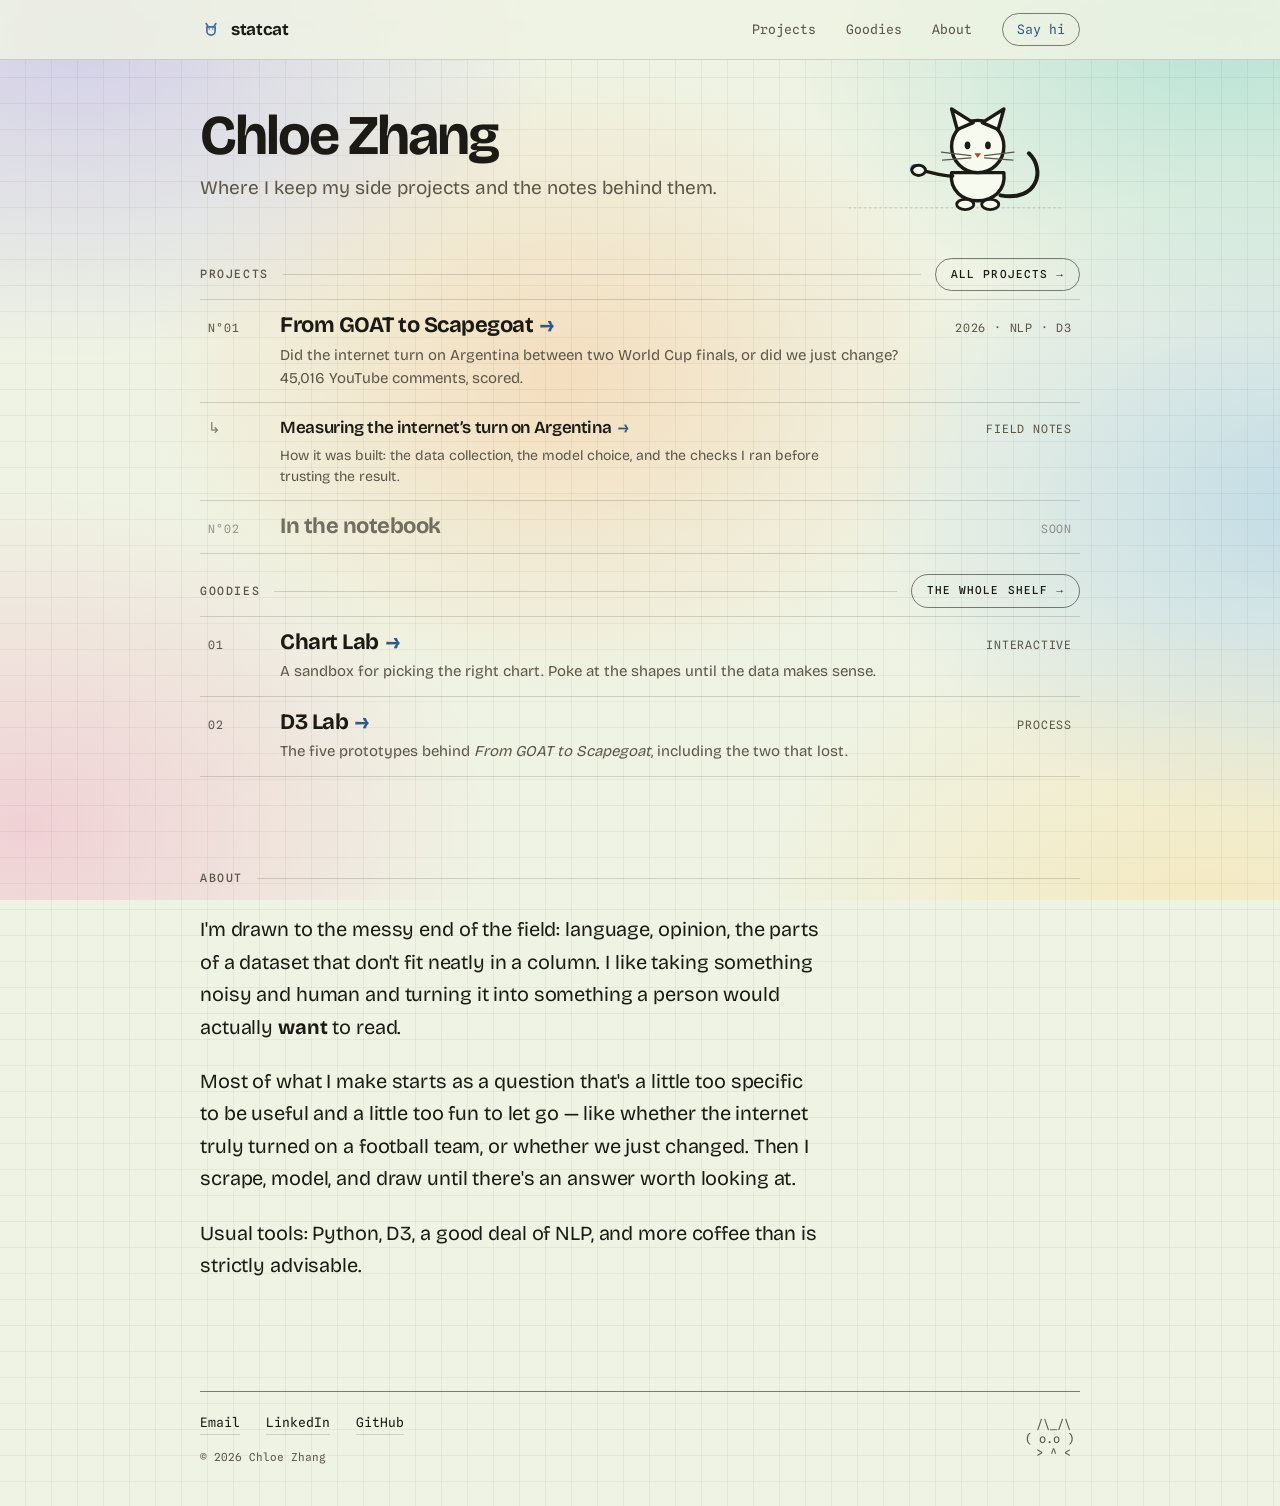
==== commit 100cc75f: "Give projects their own page with the picture cards The card design moves off the homepage into proj" ====
--- a/index.html
+++ b/index.html
@@ -39,6 +39,7 @@
         statcat
       </a>
       <div class="nav-links">
+        <a href="projects/">Projects</a>
         <a href="goodies/">Goodies</a>
         <a href="#about">About</a>
         <a href="https://www.linkedin.com/in/chloeyuxinzhang/" class="nav-cta" target="_blank" rel="noopener">Say hi</a>
@@ -115,7 +116,7 @@
 
     <!-- Projects -->
     <section id="work">
-      <h2 class="kicker tight">Projects</h2>
+      <h2 class="kicker tight">Projects <a class="more" href="projects/">All projects &rarr;</a></h2>
       <ul class="index-list">
 
         <li>
